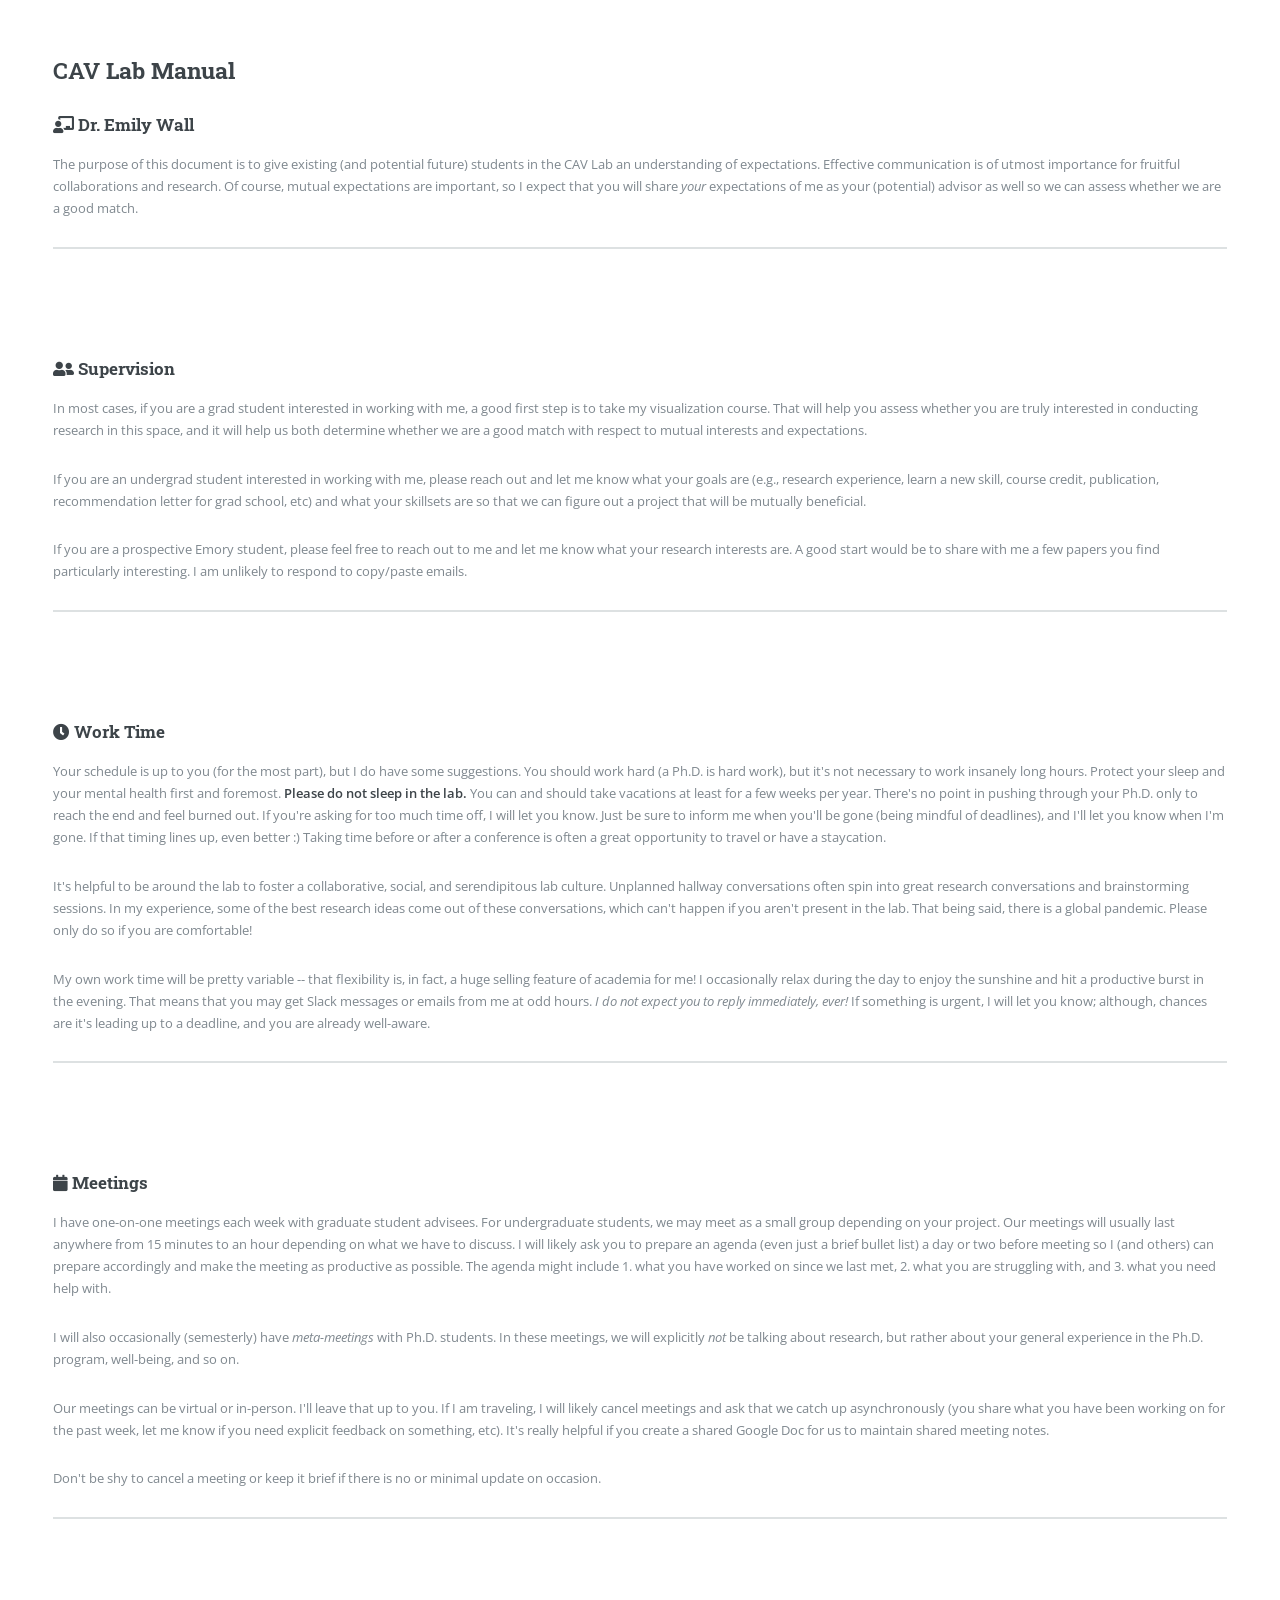
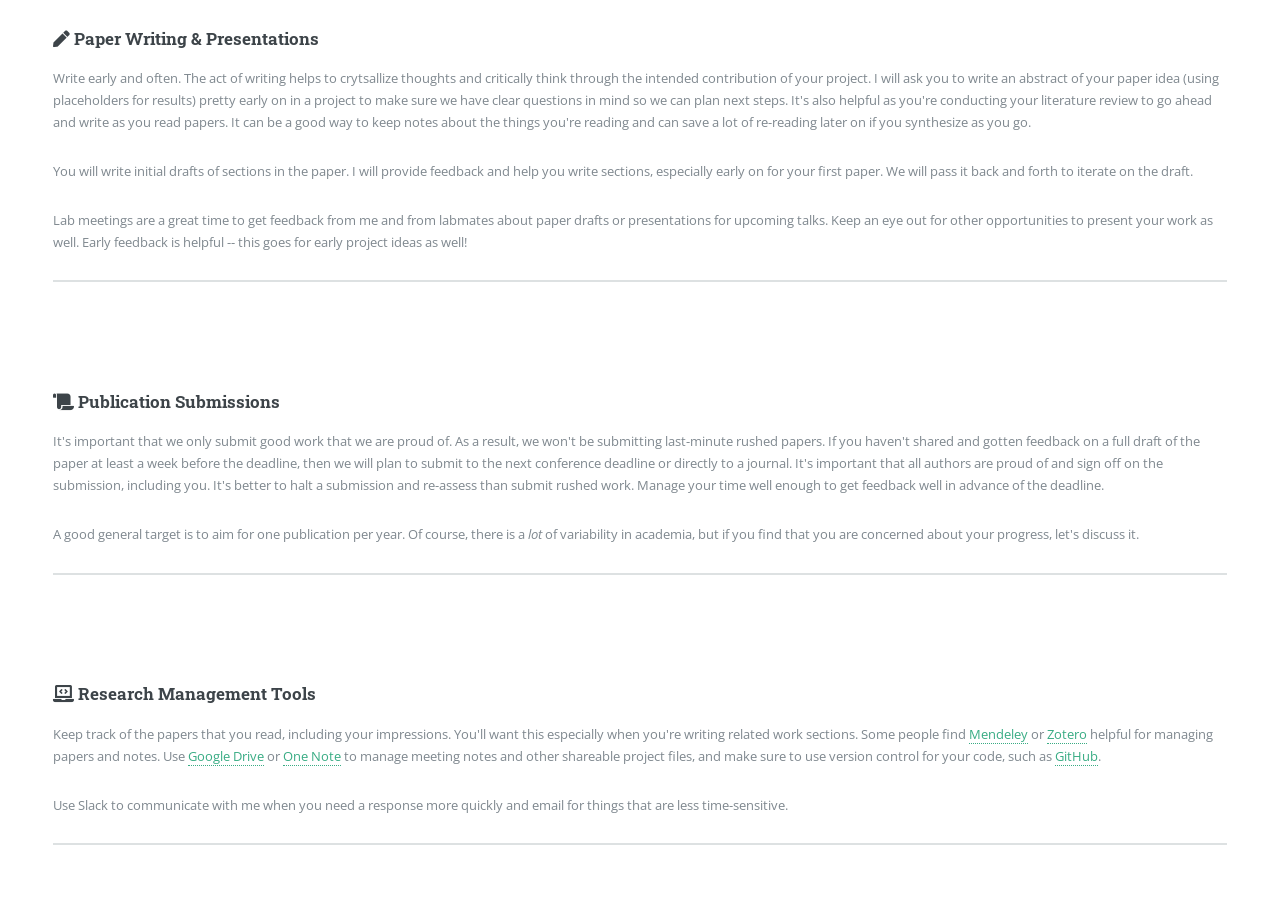
==== lab_manual.html @ f4bf8432 "cav lab" ====
<!DOCTYPE HTML>
<!--
	Editorial by HTML5 UP
	html5up.net | @ajlkn
	Free for personal and commercial use under the CCA 3.0 license (html5up.net/license)
-->
<html>
	<head>
		<script async src="https://www.googletagmanager.com/gtag/js?id=G-MHBBVRYWT8"></script>
		<script>
		  window.dataLayer = window.dataLayer || [];
		  function gtag(){dataLayer.push(arguments);}
		  gtag('js', new Date());

		  gtag('config', 'G-MHBBVRYWT8');
		</script>
		<title>CAV Lab Manual - Emory CS</title>
		<meta charset="utf-8" />
		<meta name="viewport" content="width=device-width, initial-scale=1, user-scalable=no" />
		<link rel="stylesheet" href="assets/css/main.css" />
	</head>
	<body class="is-preload">

		<!-- Wrapper -->
			<div id="wrapper">

				<!-- Main -->
					<div id="main">
						<div class="cv">

							<!-- Content -->
								<section class="cv">
									<header class="main">
										<h2><a href="cav.html"><strong>CAV</strong> Lab Manual</a></h2>
										<h3><span class="icon solid fa-chalkboard-teacher"></span><a href="index.html"> Dr. Emily Wall</a></h3>
									</header>

									<p>The purpose of this document is to give existing (and potential future) students in the CAV Lab an understanding of expectations. Effective communication is of utmost importance for fruitful collaborations and research. Of course, mutual expectations are important, so I expect that you will share <i>your</i> expectations of me as your (potential) advisor as well so we can assess whether we are a good match.</p>

									<hr class="major" />
								</section>



								<section class="cv">
									<h3><span class="icon solid fa-user-friends"></span> Supervision</h3>
									
									<p>In most cases, if you are a grad student interested in working with me, a good first step is to take my visualization course. That will help you assess whether you are truly interested in conducting research in this space, and it will help us both determine whether we are a good match with respect to mutual interests and expectations.</p>

									<p>If you are an undergrad student interested in working with me, please reach out and let me know what your goals are (e.g., research experience, learn a new skill, course credit, publication, recommendation letter for grad school, etc) and what your skillsets are so that we can figure out a project that will be mutually beneficial.</p>

									<p>If you are a prospective Emory student, please feel free to reach out to me and let me know what your research interests are. A good start would be to share with me a few papers you find particularly interesting. I am unlikely to respond to copy/paste emails.</p>

									<hr class="major" />
								</section>


								<section class="cv">
									<h3><span class="icon solid fa-clock"></span> Work Time</h3>
									
									<p>Your schedule is up to you (for the most part), but I do have some suggestions. You should work hard (a Ph.D. is hard work), but it's not necessary to work insanely long hours. Protect your sleep and your mental health first and foremost. <b>Please do not sleep in the lab.</b> You can and should take vacations at least for a few weeks per year. There's no point in pushing through your Ph.D. only to reach the end and feel burned out. If you're asking for too much time off, I will let you know. Just be sure to inform me when you'll be gone (being mindful of deadlines), and I'll let you know when I'm gone. If that timing lines up, even better :) Taking time before or after a conference is often a great opportunity to travel or have a staycation.</p>

									<p>It's helpful to be around the lab to foster a collaborative, social, and serendipitous lab culture. Unplanned hallway conversations often spin into great research conversations and brainstorming sessions. In my experience, some of the best research ideas come out of these conversations, which can't happen if you aren't present in the lab. That being said, there is a global pandemic. Please only do so if you are comfortable!</p> 

									<p>My own work time will be pretty variable -- that flexibility is, in fact, a huge selling feature of academia for me! I occasionally relax during the day to enjoy the sunshine and hit a productive burst in the evening. That means that you may get Slack messages or emails from me at odd hours. <i>I do not expect you to reply immediately, ever!</i> If something is urgent, I will let you know; although, chances are it's leading up to a deadline, and you are already well-aware.</p>

									<hr class="major" />
								</section>


								<section class="cv">
									<h3><span class="icon solid fa-calendar"></span> Meetings</h3>
							
										

									<p>I have one-on-one meetings each week with graduate student advisees. For undergraduate students, we may meet as a small group depending on your project. Our meetings will usually last anywhere from 15 minutes to an hour depending on what we have to discuss. I will likely ask you to prepare an agenda (even just a brief bullet list) a day or two before meeting so I (and others) can prepare accordingly and make the meeting as productive as possible. The agenda might include 1. what you have worked on since we last met, 2. what you are struggling with, and 3. what you need help with.</p>

									<p>I will also occasionally (semesterly) have <i>meta-meetings</i> with Ph.D. students. In these meetings, we will explicitly <i>not</i> be talking about research, but rather about your general experience in the Ph.D. program, well-being, and so on.</p>

									<p>Our meetings can be virtual or in-person. I'll leave that up to you. If I am traveling, I will likely cancel meetings and ask that we catch up asynchronously (you share what you have been working on for the past week, let me know if you need explicit feedback on something, etc). It's really helpful if you create a shared Google Doc for us to maintain shared meeting notes.</p> 

									<p>Don't be shy to cancel a meeting or keep it brief if there is no or minimal update on occasion.</p>

									<hr class="major" />
								</section>


								<section class="cv">
									<h3><span class="icon solid fa-pen"></span> Paper Writing & Presentations</h3>
									
									<p>Write early and often. The act of writing helps to crytsallize thoughts and critically think through the intended contribution of your project. I will ask you to write an abstract of your paper idea (using placeholders for results) pretty early on in a project to make sure we have clear questions in mind so we can plan next steps. It's also helpful as you're conducting your literature review to go ahead and write as you read papers. It can be a good way to keep notes about the things you're reading and can save a lot of re-reading later on if you synthesize as you go.</p>

									<p>You will write initial drafts of sections in the paper. I will provide feedback and help you write sections, especially early on for your first paper. We will pass it back and forth to iterate on the draft.</p>


									<p>Lab meetings are a great time to get feedback from me and from labmates about paper drafts or presentations for upcoming talks. Keep an eye out for other opportunities to present your work as well. Early feedback is helpful -- this goes for early project ideas as well!</p>

									<hr class="major" />
								</section>


								<section class="cv">
									<h3><span class="icon solid fa-scroll"></span> Publication Submissions</h3>
									
									<p>It's important that we only submit good work that we are proud of. As a result, we won't be submitting last-minute rushed papers. If you haven't shared and gotten feedback on a full draft of the paper at least a week before the deadline, then we will plan to submit to the next conference deadline or directly to a journal. It's important that all authors are proud of and sign off on the submission, including you. It's better to halt a submission and re-assess than submit rushed work. Manage your time well enough to get feedback well in advance of the deadline.</p>

									<p>A good general target is to aim for one publication per year. Of course, there is a <i>lot</i> of variability in academia, but if you find that you are concerned about your progress, let's discuss it.</p>

									<hr class="major" />
								</section>



								<section class="cv">
									<h3><span class="icon solid fa-laptop-code"></span> Research Management Tools</h3>
									
									<p>Keep track of the papers that you read, including your impressions. You'll want this especially when you're writing related work sections. Some people find <a href="https://www.mendeley.com">Mendeley</a> or <a href="https://zotero.org">Zotero</a> helpful for managing papers and notes. Use <a href="https://drive.google.com/">Google Drive</a> or <a href="https://www.onenote.com/">One Note</a> to manage meeting notes and other shareable project files, and make sure to use version control for your code, such as <a href="https://github.com">GitHub</a>.</p>

									<p>Use Slack to communicate with me when you need a response more quickly and email for things that are less time-sensitive.</p>

									<hr class="major" />
								</section>

						</div>
					</div>

			</div>

		<!-- Scripts -->
			<script src="assets/js/jquery.min.js"></script>
			<script src="assets/js/browser.min.js"></script>
			<script src="assets/js/breakpoints.min.js"></script>
			<script src="assets/js/util.js"></script>
			<script src="assets/js/main.js"></script>

	</body>
</html>
---- assets/css/main.css ----
@import url(fontawesome-all.min.css);
@import url("https://fonts.googleapis.com/css?family=Open+Sans:400,600,400italic,600italic|Roboto+Slab:400,700");
/*
	Editorial by HTML5 UP
	html5up.net | @ajlkn
	Free for personal and commercial use under the CCA 3.0 license (html5up.net/license)
*/
html, body, div, span, applet, object,
iframe, h1, h2, h3, h4, h5, h6, p, blockquote,
pre, a, abbr, acronym, address, big, cite,
code, del, dfn, em, img, ins, kbd, q, s, samp,
small, strike, strong, sub, sup, tt, var, b,
u, i, center, dl, dt, dd, ol, ul, li, fieldset,
form, label, legend, table, caption, tbody,
tfoot, thead, tr, th, td, article, aside,
canvas, details, embed, figure, figcaption,
footer, header, hgroup, menu, nav, output, ruby,
section, summary, time, mark, audio, video {
  margin: 0;
  padding: 0;
  border: 0;
  font-size: 100%;
  font: inherit;
  vertical-align: baseline; }

article, aside, details, figcaption, figure,
footer, header, hgroup, menu, nav, section {
  display: block; }

body {
  line-height: 1; }

ol, ul {
  list-style: none; }

.filename {
  background-color: lightgrey;
  padding: 4px;
  font-family: "Courier New";
  color: black;
}

.label-break {
  background-color: #5cb85c;
}

.label-hw {
  background-color: #d9534f;
}

.label-group {
  background-color: #f0ad4e;
}

.label-none {
  background-color: gray;
}

.label-opt {
  background-color: #5c5cb8;
}

.label-flex {
  background-color: #0493f2;
}

.label {
  display: inline;
  padding: .2em .6em .3em;
  font-size: 75%;
  font-weight: 700;
  line-height: 1;
  color: #fff;
  text-align: center;
  white-space: nowrap;
  vertical-align: baseline;
  border-radius: .25em;
}

blockquote, q {
  quotes: none; }
  blockquote:before, blockquote:after, q:before, q:after {
    content: '';
    content: none; }

table {
  border-collapse: collapse;
  border-spacing: 0; }

body {
  -webkit-text-size-adjust: none; }

.unsure {
  color: red;
  font-weight: bold;
}

mark {
  background-color: transparent;
  color: inherit; }

input::-moz-focus-inner {
  border: 0;
  padding: 0; }

input, select, textarea {
  -moz-appearance: none;
  -webkit-appearance: none;
  -ms-appearance: none;
  appearance: none; }

/* Basic */
@-ms-viewport {
  width: device-width; }

body {
  -ms-overflow-style: scrollbar; }

@media screen and (max-width: 480px) {
  html, body {
    min-width: 320px; } }

html {
  box-sizing: border-box; }

*, *:before, *:after {
  box-sizing: inherit; }

body {
  background: #ffffff; }
  body.is-preload *, body.is-preload *:before, body.is-preload *:after, body.is-resizing *, body.is-resizing *:before, body.is-resizing *:after {
    -moz-animation: none !important;
    -webkit-animation: none !important;
    -ms-animation: none !important;
    animation: none !important;
    -moz-transition: none !important;
    -webkit-transition: none !important;
    -ms-transition: none !important;
    transition: none !important; }

.gallery {
  position: relative;
  width: 30%;
  height: 30%;
}

.gallery button {
  position: absolute;
  left: -1em;
  bottom: -1em;
}

.gallery img {
      float: right;
      max-height: 30%;
      -moz-object-fit: contain;
      -webkit-object-fit: contain;
      -ms-object-fit: contain;
      object-fit: contain;
      -moz-object-position: center;
      -webkit-object-position: center;
      -ms-object-position: center;
      object-position: center;
      max-width: 30%; }

.people {
  box-sizing: border-box;
  max-width: 100%;
  max-height: 100%;
  width: 80%;
  height: 80%;
  border-radius: 50%;
 }

 .required {
  color: red;
  font-style: italic;
 }

 .optional, .updated {
  color: blue;
  font-style: italic;
 }

/* Type */
body, input, select, textarea {
  color: #7f888f;
  font-family: "Open Sans", sans-serif;
  font-size: 13pt;
  font-weight: 400;
  line-height: 1.65; }
  @media screen and (max-width: 1680px) {
    body, input, select, textarea {
      font-size: 11pt; } }
  @media screen and (max-width: 1280px) {
    body, input, select, textarea {
      font-size: 10pt; } }
  @media screen and (max-width: 360px) {
    body, input, select, textarea {
      font-size: 9pt; } }

a {
  -moz-transition: color 0.2s ease-in-out, border-bottom-color 0.2s ease-in-out;
  -webkit-transition: color 0.2s ease-in-out, border-bottom-color 0.2s ease-in-out;
  -ms-transition: color 0.2s ease-in-out, border-bottom-color 0.2s ease-in-out;
  transition: color 0.2s ease-in-out, border-bottom-color 0.2s ease-in-out;
  border-bottom: dotted 1px;
  color: #39ac84;
  text-decoration: none; }
  a:hover {
    border-bottom-color: #39ac84;
    color: #39ac84 !important; }
    a:hover strong {
      color: inherit; }

.chill {
  -moz-transition: color 0.2s ease-in-out, border-bottom-color 0.2s ease-in-out;
  -webkit-transition: color 0.2s ease-in-out, border-bottom-color 0.2s ease-in-out;
  -ms-transition: color 0.2s ease-in-out, border-bottom-color 0.2s ease-in-out;
  transition: color 0.2s ease-in-out, border-bottom-color 0.2s ease-in-out;
  border-bottom: dotted 1px;
  color: #7f888f;
  text-decoration: none; }
  a:hover {
    border-bottom-color: #39ac84;
    color: #39ac84 !important; }
    a:hover strong {
      color: #39ac84; }      

strong, b {
  color: #3d4449;
  font-weight: 600; }

em, i {
  font-style: italic; }

p {
  margin: 0 0 2em 0; }

h1, h2, h3, h4, h5, h6 {
  color: #3d4449;
  font-family: "Roboto Slab", serif;
  font-weight: 700;
  line-height: 1.5;
  margin: 0 0 1em 0; }
  h1 a, h2 a, h3 a, h4 a, h5 a, h6 a {
    color: inherit;
    text-decoration: none;
    border-bottom: 0; }

h1 {
  font-size: 4em;
  margin: 0 0 0.5em 0;
  line-height: 1.3; }

h2 {
  font-size: 1.75em; }

h3 {
  font-size: 1.25em; }

h4 {
  font-size: 1.1em; }

h5 {
  font-size: 0.9em; }

h6 {
  font-size: 0.7em; }

@media screen and (max-width: 1680px) {
  h1 {
    font-size: 3.5em; } }

@media screen and (max-width: 980px) {
  h1 {
    font-size: 3.25em; } }

@media screen and (max-width: 736px) {
  h1 {
    font-size: 2em;
    line-height: 1.4; }
  h2 {
    font-size: 1.5em; } }

sub {
  font-size: 0.8em;
  position: relative;
  top: 0.5em; }

sup {
  font-size: 0.8em;
  position: relative;
  top: -0.5em; }

blockquote {
  border-left: solid 3px rgba(210, 215, 217, 0.75);
  font-style: italic;
  margin: 0 0 2em 0;
  padding: 0.5em 0 0.5em 2em; }

code {
  background: rgba(230, 235, 237, 0.25);
  border-radius: 0.375em;
  border: solid 1px rgba(210, 215, 217, 0.75);
  font-family: "Courier New", monospace;
  font-size: 0.9em;
  margin: 0 0.25em;
  padding: 0.25em 0.65em; }

pre {
  -webkit-overflow-scrolling: touch;
  font-family: "Courier New", monospace;
  font-size: 0.9em;
  margin: 0 0 2em 0; }
  pre code {
    display: block;
    line-height: 1.75;
    padding: 1em 1.5em;
    overflow-x: auto; }

hr {
  border: 0;
  border-bottom: solid 2px rgba(210, 215, 217, 0.75);
  margin: 1em 0; }
  hr.major {
    margin: 2em 0; }
  hr.minor {
    border-bottom: solid 1px rgba(210, 215, 217, 0.75);
    margin: 1em 1em;
  }

.align-left {
  text-align: left; }

.align-center {
  text-align: center; }

.align-right {
  text-align: right; }

/* Row */
.row {
  display: flex;
  flex-wrap: wrap;
  box-sizing: border-box;
  align-items: stretch; }
  .row > * {
    box-sizing: border-box; }
  .row.gtr-uniform > * > :last-child {
    margin-bottom: 0; }
  .row.aln-left {
    justify-content: flex-start; }
  .row.aln-center {
    justify-content: center; }
  .row.aln-right {
    justify-content: flex-end; }
  .row.aln-top {
    align-items: flex-start; }
  .row.aln-middle {
    align-items: center; }
  .row.aln-bottom {
    align-items: flex-end; }
  .row > .imp {
    order: -1; }
  .row > .col-1 {
    width: 8.33333%; }
  .row > .off-1 {
    margin-left: 8.33333%; }
  .row > .col-2 {
    width: 16.66667%; }
  .row > .off-2 {
    margin-left: 16.66667%; }
  .row > .col-3 {
    width: 25%; }
  .row > .off-3 {
    margin-left: 25%; }
  .row > .col-4 {
    width: 33.33333%; }
  .row > .off-4 {
    margin-left: 33.33333%; }
  .row > .col-5 {
    width: 41.66667%; }
  .row > .off-5 {
    margin-left: 41.66667%; }
  .row > .col-6 {
    width: 50%; }
  .row > .off-6 {
    margin-left: 50%; }
  .row > .col-7 {
    width: 58.33333%; }
  .row > .off-7 {
    margin-left: 58.33333%; }
  .row > .col-8 {
    width: 66.66667%; }
  .row > .off-8 {
    margin-left: 66.66667%; }
  .row > .col-9 {
    width: 75%; }
  .row > .off-9 {
    margin-left: 75%; }
  .row > .col-10 {
    width: 83.33333%; }
  .row > .off-10 {
    margin-left: 83.33333%; }
  .row > .col-11 {
    width: 91.66667%; }
  .row > .off-11 {
    margin-left: 91.66667%; }
  .row > .col-12 {
    width: 100%; }
  .row > .off-12 {
    margin-left: 100%; }
  .row.gtr-0 {
    margin-top: 0;
    margin-left: 0em; }
    .row.gtr-0 > * {
      padding: 0 0 0 0em; }
    .row.gtr-0.gtr-uniform {
      margin-top: 0em; }
      .row.gtr-0.gtr-uniform > * {
        padding-top: 0em; }
  .row.gtr-25 {
    margin-top: 0;
    margin-left: -0.375em; }
    .row.gtr-25 > * {
      padding: 0 0 0 0.375em; }
    .row.gtr-25.gtr-uniform {
      margin-top: -0.375em; }
      .row.gtr-25.gtr-uniform > * {
        padding-top: 0.375em; }
  .row.gtr-50 {
    margin-top: 0;
    margin-left: -0.75em; }
    .row.gtr-50 > * {
      padding: 0 0 0 0.75em; }
    .row.gtr-50.gtr-uniform {
      margin-top: -0.75em; }
      .row.gtr-50.gtr-uniform > * {
        padding-top: 0.75em; }
  .row {
    margin-top: 0;
    margin-left: -1.5em; }
    .row > * {
      padding: 0 0 0 1.5em; }
    .row.gtr-uniform {
      margin-top: -1.5em; }
      .row.gtr-uniform > * {
        padding-top: 1.5em; }
  .row.gtr-150 {
    margin-top: 0;
    margin-left: -2.25em; }
    .row.gtr-150 > * {
      padding: 0 0 0 2.25em; }
    .row.gtr-150.gtr-uniform {
      margin-top: -2.25em; }
      .row.gtr-150.gtr-uniform > * {
        padding-top: 2.25em; }
  .row.gtr-200 {
    margin-top: 0;
    margin-left: -3em; }
    .row.gtr-200 > * {
      padding: 0 0 0 3em; }
    .row.gtr-200.gtr-uniform {
      margin-top: -3em; }
      .row.gtr-200.gtr-uniform > * {
        padding-top: 3em; }
  @media screen and (max-width: 1680px) {
    .row {
      display: flex;
      flex-wrap: wrap;
      box-sizing: border-box;
      align-items: stretch; }
      .row > * {
        box-sizing: border-box; }
      .row.gtr-uniform > * > :last-child {
        margin-bottom: 0; }
      .row.aln-left {
        justify-content: flex-start; }
      .row.aln-center {
        justify-content: center; }
      .row.aln-right {
        justify-content: flex-end; }
      .row.aln-top {
        align-items: flex-start; }
      .row.aln-middle {
        align-items: center; }
      .row.aln-bottom {
        align-items: flex-end; }
      .row > .imp-xlarge {
        order: -1; }
      .row > .col-1-xlarge {
        width: 8.33333%; }
      .row > .off-1-xlarge {
        margin-left: 8.33333%; }
      .row > .col-2-xlarge {
        width: 16.66667%; }
      .row > .off-2-xlarge {
        margin-left: 16.66667%; }
      .row > .col-3-xlarge {
        width: 25%; }
      .row > .off-3-xlarge {
        margin-left: 25%; }
      .row > .col-4-xlarge {
        width: 33.33333%; }
      .row > .off-4-xlarge {
        margin-left: 33.33333%; }
      .row > .col-5-xlarge {
        width: 41.66667%; }
      .row > .off-5-xlarge {
        margin-left: 41.66667%; }
      .row > .col-6-xlarge {
        width: 50%; }
      .row > .off-6-xlarge {
        margin-left: 50%; }
      .row > .col-7-xlarge {
        width: 58.33333%; }
      .row > .off-7-xlarge {
        margin-left: 58.33333%; }
      .row > .col-8-xlarge {
        width: 66.66667%; }
      .row > .off-8-xlarge {
        margin-left: 66.66667%; }
      .row > .col-9-xlarge {
        width: 75%; }
      .row > .off-9-xlarge {
        margin-left: 75%; }
      .row > .col-10-xlarge {
        width: 83.33333%; }
      .row > .off-10-xlarge {
        margin-left: 83.33333%; }
      .row > .col-11-xlarge {
        width: 91.66667%; }
      .row > .off-11-xlarge {
        margin-left: 91.66667%; }
      .row > .col-12-xlarge {
        width: 100%; }
      .row > .off-12-xlarge {
        margin-left: 100%; }
      .row.gtr-0 {
        margin-top: 0;
        margin-left: 0em; }
        .row.gtr-0 > * {
          padding: 0 0 0 0em; }
        .row.gtr-0.gtr-uniform {
          margin-top: 0em; }
          .row.gtr-0.gtr-uniform > * {
            padding-top: 0em; }
      .row.gtr-25 {
        margin-top: 0;
        margin-left: -0.375em; }
        .row.gtr-25 > * {
          padding: 0 0 0 0.375em; }
        .row.gtr-25.gtr-uniform {
          margin-top: -0.375em; }
          .row.gtr-25.gtr-uniform > * {
            padding-top: 0.375em; }
      .row.gtr-50 {
        margin-top: 0;
        margin-left: -0.75em; }
        .row.gtr-50 > * {
          padding: 0 0 0 0.75em; }
        .row.gtr-50.gtr-uniform {
          margin-top: -0.75em; }
          .row.gtr-50.gtr-uniform > * {
            padding-top: 0.75em; }
      .row {
        margin-top: 0;
        margin-left: -1.5em; }
        .row > * {
          padding: 0 0 0 1.5em; }
        .row.gtr-uniform {
          margin-top: -1.5em; }
          .row.gtr-uniform > * {
            padding-top: 1.5em; }
      .row.gtr-150 {
        margin-top: 0;
        margin-left: -2.25em; }
        .row.gtr-150 > * {
          padding: 0 0 0 2.25em; }
        .row.gtr-150.gtr-uniform {
          margin-top: -2.25em; }
          .row.gtr-150.gtr-uniform > * {
            padding-top: 2.25em; }
      .row.gtr-200 {
        margin-top: 0;
        margin-left: -3em; }
        .row.gtr-200 > * {
          padding: 0 0 0 3em; }
        .row.gtr-200.gtr-uniform {
          margin-top: -3em; }
          .row.gtr-200.gtr-uniform > * {
            padding-top: 3em; } }
  @media screen and (max-width: 1280px) {
    .row {
      display: flex;
      flex-wrap: wrap;
      box-sizing: border-box;
      align-items: stretch; }
      .row > * {
        box-sizing: border-box; }
      .row.gtr-uniform > * > :last-child {
        margin-bottom: 0; }
      .row.aln-left {
        justify-content: flex-start; }
      .row.aln-center {
        justify-content: center; }
      .row.aln-right {
        justify-content: flex-end; }
      .row.aln-top {
        align-items: flex-start; }
      .row.aln-middle {
        align-items: center; }
      .row.aln-bottom {
        align-items: flex-end; }
      .row > .imp-large {
        order: -1; }
      .row > .col-1-large {
        width: 8.33333%; }
      .row > .off-1-large {
        margin-left: 8.33333%; }
      .row > .col-2-large {
        width: 16.66667%; }
      .row > .off-2-large {
        margin-left: 16.66667%; }
      .row > .col-3-large {
        width: 25%; }
      .row > .off-3-large {
        margin-left: 25%; }
      .row > .col-4-large {
        width: 33.33333%; }
      .row > .off-4-large {
        margin-left: 33.33333%; }
      .row > .col-5-large {
        width: 41.66667%; }
      .row > .off-5-large {
        margin-left: 41.66667%; }
      .row > .col-6-large {
        width: 50%; }
      .row > .off-6-large {
        margin-left: 50%; }
      .row > .col-7-large {
        width: 58.33333%; }
      .row > .off-7-large {
        margin-left: 58.33333%; }
      .row > .col-8-large {
        width: 66.66667%; }
      .row > .off-8-large {
        margin-left: 66.66667%; }
      .row > .col-9-large {
        width: 75%; }
      .row > .off-9-large {
        margin-left: 75%; }
      .row > .col-10-large {
        width: 83.33333%; }
      .row > .off-10-large {
        margin-left: 83.33333%; }
      .row > .col-11-large {
        width: 91.66667%; }
      .row > .off-11-large {
        margin-left: 91.66667%; }
      .row > .col-12-large {
        width: 100%; }
      .row > .off-12-large {
        margin-left: 100%; }
      .row.gtr-0 {
        margin-top: 0;
        margin-left: 0em; }
        .row.gtr-0 > * {
          padding: 0 0 0 0em; }
        .row.gtr-0.gtr-uniform {
          margin-top: 0em; }
          .row.gtr-0.gtr-uniform > * {
            padding-top: 0em; }
      .row.gtr-25 {
        margin-top: 0;
        margin-left: -0.375em; }
        .row.gtr-25 > * {
          padding: 0 0 0 0.375em; }
        .row.gtr-25.gtr-uniform {
          margin-top: -0.375em; }
          .row.gtr-25.gtr-uniform > * {
            padding-top: 0.375em; }
      .row.gtr-50 {
        margin-top: 0;
        margin-left: -0.75em; }
        .row.gtr-50 > * {
          padding: 0 0 0 0.75em; }
        .row.gtr-50.gtr-uniform {
          margin-top: -0.75em; }
          .row.gtr-50.gtr-uniform > * {
            padding-top: 0.75em; }
      .row {
        margin-top: 0;
        margin-left: -1.5em; }
        .row > * {
          padding: 0 0 0 1.5em; }
        .row.gtr-uniform {
          margin-top: -1.5em; }
          .row.gtr-uniform > * {
            padding-top: 1.5em; }
      .row.gtr-150 {
        margin-top: 0;
        margin-left: -2.25em; }
        .row.gtr-150 > * {
          padding: 0 0 0 2.25em; }
        .row.gtr-150.gtr-uniform {
          margin-top: -2.25em; }
          .row.gtr-150.gtr-uniform > * {
            padding-top: 2.25em; }
      .row.gtr-200 {
        margin-top: 0;
        margin-left: -3em; }
        .row.gtr-200 > * {
          padding: 0 0 0 3em; }
        .row.gtr-200.gtr-uniform {
          margin-top: -3em; }
          .row.gtr-200.gtr-uniform > * {
            padding-top: 3em; } }
  @media screen and (max-width: 980px) {
    .row {
      display: flex;
      flex-wrap: wrap;
      box-sizing: border-box;
      align-items: stretch; }
      .row > * {
        box-sizing: border-box; }
      .row.gtr-uniform > * > :last-child {
        margin-bottom: 0; }
      .row.aln-left {
        justify-content: flex-start; }
      .row.aln-center {
        justify-content: center; }
      .row.aln-right {
        justify-content: flex-end; }
      .row.aln-top {
        align-items: flex-start; }
      .row.aln-middle {
        align-items: center; }
      .row.aln-bottom {
        align-items: flex-end; }
      .row > .imp-medium {
        order: -1; }
      .row > .col-1-medium {
        width: 8.33333%; }
      .row > .off-1-medium {
        margin-left: 8.33333%; }
      .row > .col-2-medium {
        width: 16.66667%; }
      .row > .off-2-medium {
        margin-left: 16.66667%; }
      .row > .col-3-medium {
        width: 25%; }
      .row > .off-3-medium {
        margin-left: 25%; }
      .row > .col-4-medium {
        width: 33.33333%; }
      .row > .off-4-medium {
        margin-left: 33.33333%; }
      .row > .col-5-medium {
        width: 41.66667%; }
      .row > .off-5-medium {
        margin-left: 41.66667%; }
      .row > .col-6-medium {
        width: 50%; }
      .row > .off-6-medium {
        margin-left: 50%; }
      .row > .col-7-medium {
        width: 58.33333%; }
      .row > .off-7-medium {
        margin-left: 58.33333%; }
      .row > .col-8-medium {
        width: 66.66667%; }
      .row > .off-8-medium {
        margin-left: 66.66667%; }
      .row > .col-9-medium {
        width: 75%; }
      .row > .off-9-medium {
        margin-left: 75%; }
      .row > .col-10-medium {
        width: 83.33333%; }
      .row > .off-10-medium {
        margin-left: 83.33333%; }
      .row > .col-11-medium {
        width: 91.66667%; }
      .row > .off-11-medium {
        margin-left: 91.66667%; }
      .row > .col-12-medium {
        width: 100%; }
      .row > .off-12-medium {
        margin-left: 100%; }
      .row.gtr-0 {
        margin-top: 0;
        margin-left: 0em; }
        .row.gtr-0 > * {
          padding: 0 0 0 0em; }
        .row.gtr-0.gtr-uniform {
          margin-top: 0em; }
          .row.gtr-0.gtr-uniform > * {
            padding-top: 0em; }
      .row.gtr-25 {
        margin-top: 0;
        margin-left: -0.375em; }
        .row.gtr-25 > * {
          padding: 0 0 0 0.375em; }
        .row.gtr-25.gtr-uniform {
          margin-top: -0.375em; }
          .row.gtr-25.gtr-uniform > * {
            padding-top: 0.375em; }
      .row.gtr-50 {
        margin-top: 0;
        margin-left: -0.75em; }
        .row.gtr-50 > * {
          padding: 0 0 0 0.75em; }
        .row.gtr-50.gtr-uniform {
          margin-top: -0.75em; }
          .row.gtr-50.gtr-uniform > * {
            padding-top: 0.75em; }
      .row {
        margin-top: 0;
        margin-left: -1.5em; }
        .row > * {
          padding: 0 0 0 1.5em; }
        .row.gtr-uniform {
          margin-top: -1.5em; }
          .row.gtr-uniform > * {
            padding-top: 1.5em; }
      .row.gtr-150 {
        margin-top: 0;
        margin-left: -2.25em; }
        .row.gtr-150 > * {
          padding: 0 0 0 2.25em; }
        .row.gtr-150.gtr-uniform {
          margin-top: -2.25em; }
          .row.gtr-150.gtr-uniform > * {
            padding-top: 2.25em; }
      .row.gtr-200 {
        margin-top: 0;
        margin-left: -3em; }
        .row.gtr-200 > * {
          padding: 0 0 0 3em; }
        .row.gtr-200.gtr-uniform {
          margin-top: -3em; }
          .row.gtr-200.gtr-uniform > * {
            padding-top: 3em; } }
  @media screen and (max-width: 736px) {
    .row {
      display: flex;
      flex-wrap: wrap;
      box-sizing: border-box;
      align-items: stretch; }
      .row > * {
        box-sizing: border-box; }
      .row.gtr-uniform > * > :last-child {
        margin-bottom: 0; }
      .row.aln-left {
        justify-content: flex-start; }
      .row.aln-center {
        justify-content: center; }
      .row.aln-right {
        justify-content: flex-end; }
      .row.aln-top {
        align-items: flex-start; }
      .row.aln-middle {
        align-items: center; }
      .row.aln-bottom {
        align-items: flex-end; }
      .row > .imp-small {
        order: -1; }
      .row > .col-1-small {
        width: 8.33333%; }
      .row > .off-1-small {
        margin-left: 8.33333%; }
      .row > .col-2-small {
        width: 16.66667%; }
      .row > .off-2-small {
        margin-left: 16.66667%; }
      .row > .col-3-small {
        width: 25%; }
      .row > .off-3-small {
        margin-left: 25%; }
      .row > .col-4-small {
        width: 33.33333%; }
      .row > .off-4-small {
        margin-left: 33.33333%; }
      .row > .col-5-small {
        width: 41.66667%; }
      .row > .off-5-small {
        margin-left: 41.66667%; }
      .row > .col-6-small {
        width: 50%; }
      .row > .off-6-small {
        margin-left: 50%; }
      .row > .col-7-small {
        width: 58.33333%; }
      .row > .off-7-small {
        margin-left: 58.33333%; }
      .row > .col-8-small {
        width: 66.66667%; }
      .row > .off-8-small {
        margin-left: 66.66667%; }
      .row > .col-9-small {
        width: 75%; }
      .row > .off-9-small {
        margin-left: 75%; }
      .row > .col-10-small {
        width: 83.33333%; }
      .row > .off-10-small {
        margin-left: 83.33333%; }
      .row > .col-11-small {
        width: 91.66667%; }
      .row > .off-11-small {
        margin-left: 91.66667%; }
      .row > .col-12-small {
        width: 100%; }
      .row > .off-12-small {
        margin-left: 100%; }
      .row.gtr-0 {
        margin-top: 0;
        margin-left: 0em; }
        .row.gtr-0 > * {
          padding: 0 0 0 0em; }
        .row.gtr-0.gtr-uniform {
          margin-top: 0em; }
          .row.gtr-0.gtr-uniform > * {
            padding-top: 0em; }
      .row.gtr-25 {
        margin-top: 0;
        margin-left: -0.375em; }
        .row.gtr-25 > * {
          padding: 0 0 0 0.375em; }
        .row.gtr-25.gtr-uniform {
          margin-top: -0.375em; }
          .row.gtr-25.gtr-uniform > * {
            padding-top: 0.375em; }
      .row.gtr-50 {
        margin-top: 0;
        margin-left: -0.75em; }
        .row.gtr-50 > * {
          padding: 0 0 0 0.75em; }
        .row.gtr-50.gtr-uniform {
          margin-top: -0.75em; }
          .row.gtr-50.gtr-uniform > * {
            padding-top: 0.75em; }
      .row {
        margin-top: 0;
        margin-left: -1.5em; }
        .row > * {
          padding: 0 0 0 1.5em; }
        .row.gtr-uniform {
          margin-top: -1.5em; }
          .row.gtr-uniform > * {
            padding-top: 1.5em; }
      .row.gtr-150 {
        margin-top: 0;
        margin-left: -2.25em; }
        .row.gtr-150 > * {
          padding: 0 0 0 2.25em; }
        .row.gtr-150.gtr-uniform {
          margin-top: -2.25em; }
          .row.gtr-150.gtr-uniform > * {
            padding-top: 2.25em; }
      .row.gtr-200 {
        margin-top: 0;
        margin-left: -3em; }
        .row.gtr-200 > * {
          padding: 0 0 0 3em; }
        .row.gtr-200.gtr-uniform {
          margin-top: -3em; }
          .row.gtr-200.gtr-uniform > * {
            padding-top: 3em; } }
  @media screen and (max-width: 480px) {
    .row {
      display: flex;
      flex-wrap: wrap;
      box-sizing: border-box;
      align-items: stretch; }
      .row > * {
        box-sizing: border-box; }
      .row.gtr-uniform > * > :last-child {
        margin-bottom: 0; }
      .row.aln-left {
        justify-content: flex-start; }
      .row.aln-center {
        justify-content: center; }
      .row.aln-right {
        justify-content: flex-end; }
      .row.aln-top {
        align-items: flex-start; }
      .row.aln-middle {
        align-items: center; }
      .row.aln-bottom {
        align-items: flex-end; }
      .row > .imp-xsmall {
        order: -1; }
      .row > .col-1-xsmall {
        width: 8.33333%; }
      .row > .off-1-xsmall {
        margin-left: 8.33333%; }
      .row > .col-2-xsmall {
        width: 16.66667%; }
      .row > .off-2-xsmall {
        margin-left: 16.66667%; }
      .row > .col-3-xsmall {
        width: 25%; }
      .row > .off-3-xsmall {
        margin-left: 25%; }
      .row > .col-4-xsmall {
        width: 33.33333%; }
      .row > .off-4-xsmall {
        margin-left: 33.33333%; }
      .row > .col-5-xsmall {
        width: 41.66667%; }
      .row > .off-5-xsmall {
        margin-left: 41.66667%; }
      .row > .col-6-xsmall {
        width: 50%; }
      .row > .off-6-xsmall {
        margin-left: 50%; }
      .row > .col-7-xsmall {
        width: 58.33333%; }
      .row > .off-7-xsmall {
        margin-left: 58.33333%; }
      .row > .col-8-xsmall {
        width: 66.66667%; }
      .row > .off-8-xsmall {
        margin-left: 66.66667%; }
      .row > .col-9-xsmall {
        width: 75%; }
      .row > .off-9-xsmall {
        margin-left: 75%; }
      .row > .col-10-xsmall {
        width: 83.33333%; }
      .row > .off-10-xsmall {
        margin-left: 83.33333%; }
      .row > .col-11-xsmall {
        width: 91.66667%; }
      .row > .off-11-xsmall {
        margin-left: 91.66667%; }
      .row > .col-12-xsmall {
        width: 100%; }
      .row > .off-12-xsmall {
        margin-left: 100%; }
      .row.gtr-0 {
        margin-top: 0;
        margin-left: 0em; }
        .row.gtr-0 > * {
          padding: 0 0 0 0em; }
        .row.gtr-0.gtr-uniform {
          margin-top: 0em; }
          .row.gtr-0.gtr-uniform > * {
            padding-top: 0em; }
      .row.gtr-25 {
        margin-top: 0;
        margin-left: -0.375em; }
        .row.gtr-25 > * {
          padding: 0 0 0 0.375em; }
        .row.gtr-25.gtr-uniform {
          margin-top: -0.375em; }
          .row.gtr-25.gtr-uniform > * {
            padding-top: 0.375em; }
      .row.gtr-50 {
        margin-top: 0;
        margin-left: -0.75em; }
        .row.gtr-50 > * {
          padding: 0 0 0 0.75em; }
        .row.gtr-50.gtr-uniform {
          margin-top: -0.75em; }
          .row.gtr-50.gtr-uniform > * {
            padding-top: 0.75em; }
      .row {
        margin-top: 0;
        margin-left: -1.5em; }
        .row > * {
          padding: 0 0 0 1.5em; }
        .row.gtr-uniform {
          margin-top: -1.5em; }
          .row.gtr-uniform > * {
            padding-top: 1.5em; }
      .row.gtr-150 {
        margin-top: 0;
        margin-left: -2.25em; }
        .row.gtr-150 > * {
          padding: 0 0 0 2.25em; }
        .row.gtr-150.gtr-uniform {
          margin-top: -2.25em; }
          .row.gtr-150.gtr-uniform > * {
            padding-top: 2.25em; }
      .row.gtr-200 {
        margin-top: 0;
        margin-left: -3em; }
        .row.gtr-200 > * {
          padding: 0 0 0 3em; }
        .row.gtr-200.gtr-uniform {
          margin-top: -3em; }
          .row.gtr-200.gtr-uniform > * {
            padding-top: 3em; } }

/* Section/Article */
section.special, article.special {
  text-align: center; }

td.cvdate {
  padding-right: 0;
  font-size: 0.8em;
  width: 12%;
}

td.cvitem {
  padding-left: 0;
  width: 88%;
}

span.cvdescription {
  color: #C0C0C0;
}

section.cv {
  display: block;
  padding-right: 15%;
  padding-left: 15%;
}

div.cv {
  display: block;
}

@media screen and (max-width: 1680px) {
  #main > .cv {
    padding: 0 5em 0.1em 5em ; }
    #main > .inner > section {
      padding: 5em 0 3em 0 ; } }
@media screen and (max-width: 1280px) {
  #main > .cv {
    padding: 0 4em 0.1em 4em ; }
    #main > .cv > section {
      padding: 4em 0 2em 0 ; } }
@media screen and (max-width: 736px) {
  #main > .cv {
    padding: 0 2em 0.1em 2em ; }
    #main > .cv > section {
      padding: 3em 0 1em 0 ; } }

header p {
  font-family: "Roboto Slab", serif;
  font-size: 0.85em;
  font-weight: 400;
  letter-spacing: 0.075em;
  margin-top: -0.5em;
  text-transform: uppercase; }

header.major > :last-child {
  border-bottom: solid 3px #243665;
  display: inline-block;
  margin: 0 0 2em 0;
  padding: 0 0.75em 0.5em 0; }

header.main > :last-child {
  margin: 0 0 1em 0; }

/* Form */
form {
  margin: 0 0 2em 0; }

label {
  color: #3d4449;
  display: block;
  font-size: 0.9em;
  font-weight: 600;
  margin: 0 0 1em 0; }

input[type="text"],
input[type="password"],
input[type="email"],
input[type="tel"],
input[type="search"],
input[type="url"],
select,
textarea {
  -moz-appearance: none;
  -webkit-appearance: none;
  -ms-appearance: none;
  appearance: none;
  background: #ffffff;
  border-radius: 0.375em;
  border: none;
  border: solid 1px rgba(210, 215, 217, 0.75);
  color: inherit;
  display: block;
  outline: 0;
  padding: 0 1em;
  text-decoration: none;
  width: 100%; }
  input[type="text"]:invalid,
  input[type="password"]:invalid,
  input[type="email"]:invalid,
  input[type="tel"]:invalid,
  input[type="search"]:invalid,
  input[type="url"]:invalid,
  select:invalid,
  textarea:invalid {
    box-shadow: none; }
  input[type="text"]:focus,
  input[type="password"]:focus,
  input[type="email"]:focus,
  input[type="tel"]:focus,
  input[type="search"]:focus,
  input[type="url"]:focus,
  select:focus,
  textarea:focus {
    border-color: #243665;
    box-shadow: 0 0 0 1px #243665; }

select {
  background-image: url("data:image/svg+xml;charset=utf8,%3Csvg xmlns='http://www.w3.org/2000/svg' width='40' height='40' preserveAspectRatio='none' viewBox='0 0 40 40'%3E%3Cpath d='M9.4,12.3l10.4,10.4l10.4-10.4c0.2-0.2,0.5-0.4,0.9-0.4c0.3,0,0.6,0.1,0.9,0.4l3.3,3.3c0.2,0.2,0.4,0.5,0.4,0.9 c0,0.4-0.1,0.6-0.4,0.9L20.7,31.9c-0.2,0.2-0.5,0.4-0.9,0.4c-0.3,0-0.6-0.1-0.9-0.4L4.3,17.3c-0.2-0.2-0.4-0.5-0.4-0.9 c0-0.4,0.1-0.6,0.4-0.9l3.3-3.3c0.2-0.2,0.5-0.4,0.9-0.4S9.1,12.1,9.4,12.3z' fill='rgba(210, 215, 217, 0.75)' /%3E%3C/svg%3E");
  background-size: 1.25em;
  background-repeat: no-repeat;
  background-position: calc(100% - 1em) center;
  height: 2.75em;
  padding-right: 2.75em;
  text-overflow: ellipsis; }
  select option {
    color: #3d4449;
    background: #ffffff; }
  select:focus::-ms-value {
    background-color: transparent; }
  select::-ms-expand {
    display: none; }

input[type="text"],
input[type="password"],
input[type="email"],
input[type="tel"],
input[type="search"],
input[type="url"],
select {
  height: 2.75em; }

textarea {
  padding: 0.75em 1em; }

input[type="checkbox"],
input[type="radio"] {
  -moz-appearance: none;
  -webkit-appearance: none;
  -ms-appearance: none;
  appearance: none;
  display: block;
  float: left;
  margin-right: -2em;
  opacity: 0;
  width: 1em;
  z-index: -1; }
  input[type="checkbox"] + label,
  input[type="radio"] + label {
    text-decoration: none;
    color: #7f888f;
    cursor: pointer;
    display: inline-block;
    font-size: 1em;
    font-weight: 400;
    padding-left: 2.4em;
    padding-right: 0.75em;
    position: relative; }
    input[type="checkbox"] + label:before,
    input[type="radio"] + label:before {
      -moz-osx-font-smoothing: grayscale;
      -webkit-font-smoothing: antialiased;
      display: inline-block;
      font-style: normal;
      font-variant: normal;
      text-rendering: auto;
      line-height: 1;
      text-transform: none !important;
      font-family: 'Font Awesome 5 Free';
      font-weight: 900; }
    input[type="checkbox"] + label:before,
    input[type="radio"] + label:before {
      background: #ffffff;
      border-radius: 0.375em;
      border: solid 1px rgba(210, 215, 217, 0.75);
      content: '';
      display: inline-block;
      font-size: 0.8em;
      height: 2.0625em;
      left: 0;
      line-height: 2.0625em;
      position: absolute;
      text-align: center;
      top: 0;
      width: 2.0625em; }
  input[type="checkbox"]:checked + label:before,
  input[type="radio"]:checked + label:before {
    background: #3d4449;
    border-color: #3d4449;
    color: #ffffff;
    content: '\f00c'; }
  input[type="checkbox"]:focus + label:before,
  input[type="radio"]:focus + label:before {
    border-color: #243665;
    box-shadow: 0 0 0 1px #243665; }

input[type="checkbox"] + label:before {
  border-radius: 0.375em; }

input[type="radio"] + label:before {
  border-radius: 100%; }

::-webkit-input-placeholder {
  color: #9fa3a6 !important;
  opacity: 1.0; }

:-moz-placeholder {
  color: #9fa3a6 !important;
  opacity: 1.0; }

::-moz-placeholder {
  color: #9fa3a6 !important;
  opacity: 1.0; }

:-ms-input-placeholder {
  color: #9fa3a6 !important;
  opacity: 1.0; }

/* Box */
.box {
  border-radius: 0.375em;
  border: solid 1px rgba(210, 215, 217, 0.75);
  margin-bottom: 2em;
  padding: 1.5em; }
  .box > :last-child,
  .box > :last-child > :last-child,
  .box > :last-child > :last-child > :last-child {
    margin-bottom: 0; }
  .box.alt {
    border: 0;
    border-radius: 0;
    padding: 0; }

/* Icon */
.icon {
  text-decoration: none;
  border-bottom: none;
  position: relative; }
  .icon:before {
    -moz-osx-font-smoothing: grayscale;
    -webkit-font-smoothing: antialiased;
    display: inline-block;
    font-style: normal;
    font-variant: normal;
    text-rendering: auto;
    line-height: 1;
    text-transform: none !important;
    font-family: 'Font Awesome 5 Free';
    /*font-weight: 400;*/ }
  .icon > .label {
    display: none; }
  .icon:before {
    line-height: inherit; }
  .icon.solid:before {
    font-weight: 900; }
  .icon.brands:before {
    font-family: 'Font Awesome 5 Brands'; }

/* Image */
.image {
  border-radius: 0.375em;
  border: 0;
  display: inline-block;
  position: relative; }
  .image img {
    border-radius: 0.375em;
    display: block; }
  .image.left, .image.right {
    max-width: 40%; }
    .image.left img, .image.right img {
      width: 100%; }
  .image.left {
    float: left;
    padding: 0 1.5em 1em 0;
    top: 0.25em; }
  .image.right {
    float: right;
    padding: 0 0 1em 1.5em;
    top: 0.25em; }
  .image.fit {
    display: block;
    margin: 0 0 2em 0;
    width: 100%; }
    .image.fit img {
      width: 100%; }
  .image.main {
    display: block;
    margin: 0 0 3em 0;
    width: 100%; }
    .image.main img {
      width: 100%; }

a.image {
  overflow: hidden; }
  a.image img {
    -moz-transition: -moz-transform 0.2s ease;
    -webkit-transition: -webkit-transform 0.2s ease;
    -ms-transition: -ms-transform 0.2s ease;
    transition: transform 0.2s ease; }
  a.image:hover img {
    -moz-transform: scale(1.075);
    -webkit-transform: scale(1.075);
    -ms-transform: scale(1.075);
    transform: scale(1.075); }

/* List */
ol {
  list-style: decimal;
  margin: 0 0 2em 0;
  padding-left: 1.25em; }
  ol li {
    padding-left: 0.25em; }

ul {
  list-style: disc;
  margin: 0 0 2em 0;
  padding-left: 1em; }
  ul li {
    padding-left: 0.5em; }
  ul.alt {
    list-style: none;
    padding-left: 0; }
    ul.alt li {
      border-top: solid 1px rgba(210, 215, 217, 0.75);
      padding: 0.5em 0; }
      ul.alt li:first-child {
        border-top: 0;
        padding-top: 0; }

dl {
  margin: 0 0 2em 0; }
  dl dt {
    display: block;
    font-weight: 600;
    margin: 0 0 1em 0; }
  dl dd {
    margin-left: 2em; }

/* Actions */
ul.actions {
  display: -moz-flex;
  display: -webkit-flex;
  display: -ms-flex;
  display: flex;
  cursor: default;
  list-style: none;
  margin-left: -1em;
  padding-left: 0; }
  ul.actions li {
    padding: 0 0 0 1em;
    vertical-align: middle; }
  ul.actions.special {
    -moz-justify-content: center;
    -webkit-justify-content: center;
    -ms-justify-content: center;
    justify-content: center;
    width: 100%;
    margin-left: 0; }
    ul.actions.special li:first-child {
      padding-left: 0; }
  ul.actions.stacked {
    -moz-flex-direction: column;
    -webkit-flex-direction: column;
    -ms-flex-direction: column;
    flex-direction: column;
    margin-left: 0; }
    ul.actions.stacked li {
      padding: 1.3em 0 0 0; }
      ul.actions.stacked li:first-child {
        padding-top: 0; }
  ul.actions.fit {
    width: calc(100% + 1em); }
    ul.actions.fit li {
      -moz-flex-grow: 1;
      -webkit-flex-grow: 1;
      -ms-flex-grow: 1;
      flex-grow: 1;
      -moz-flex-shrink: 1;
      -webkit-flex-shrink: 1;
      -ms-flex-shrink: 1;
      flex-shrink: 1;
      width: 100%; }
      ul.actions.fit li > * {
        width: 100%; }
    ul.actions.fit.stacked {
      width: 100%; }

/* Icons */
ul.icons {
  cursor: default;
  list-style: none;
  padding-left: 0; }
  ul.icons li {
    display: inline-block;
    padding: 0 1em 0 0; }
    ul.icons li:last-child {
      padding-right: 0; }
    ul.icons li .icon {
      color: inherit; }
      ul.icons li .icon:before {
        font-size: 1.25em; }

/* Page Navigation */
ul.topnav {
  cursor: default;
  list-style: none;
  padding-left: 0; }
  ul.topnav li {
    display: inline-block;
    padding: 0 1em 0 0; }
    ul.topnav li:last-child {
      padding-right: 0; }
    ul.topnav li .icon {
      color: inherit; }
      ul.topnav li .icon:before {
        font-size: 1.25em; }

/* Contact */
ul.contact {
  list-style: none;
  padding: 0; }
  ul.contact li {
    text-decoration: none;
    border-top: solid 1px rgba(210, 215, 217, 0.75);
    margin: 1.5em 0 0 0;
    padding: 1.5em 0 0 3em;
    position: relative; }
    ul.contact li:before {
      -moz-osx-font-smoothing: grayscale;
      -webkit-font-smoothing: antialiased;
      display: inline-block;
      font-style: normal;
      font-variant: normal;
      text-rendering: auto;
      line-height: 1;
      text-transform: none !important;
      font-family: 'Font Awesome 5 Free';
      font-weight: 400; }
    ul.contact li:before {
      color: #243665;
      display: inline-block;
      font-size: 1.5em;
      height: 1.125em;
      left: 0;
      line-height: 1.125em;
      position: absolute;
      text-align: center;
      top: 1em;
      width: 1.5em; }
    ul.contact li:first-child {
      border-top: 0;
      margin-top: 0;
      padding-top: 0; }
      ul.contact li:first-child:before {
        top: 0; }
    ul.contact li a {
      color: inherit; }

/* Pagination */
ul.pagination {
  cursor: default;
  list-style: none;
  padding-left: 0; }
  ul.pagination li {
    display: inline-block;
    padding-left: 0;
    vertical-align: middle; }
    ul.pagination li > .page {
      -moz-transition: background-color 0.2s ease-in-out, color 0.2s ease-in-out;
      -webkit-transition: background-color 0.2s ease-in-out, color 0.2s ease-in-out;
      -ms-transition: background-color 0.2s ease-in-out, color 0.2s ease-in-out;
      transition: background-color 0.2s ease-in-out, color 0.2s ease-in-out;
      border-bottom: 0;
      border-radius: 0.375em;
      display: inline-block;
      font-size: 0.8em;
      font-weight: 600;
      height: 2em;
      line-height: 2em;
      margin: 0 0.125em;
      min-width: 2em;
      padding: 0 0.5em;
      text-align: center; }
      ul.pagination li > .page.active {
        background-color: #243665;
        color: #ffffff !important; }
        ul.pagination li > .page.active:hover {
          background-color: #f67878; }
        ul.pagination li > .page.active:active {
          background-color: #f45c5c; }
    ul.pagination li:first-child {
      padding-right: 0.75em; }
    ul.pagination li:last-child {
      padding-left: 0.75em; }
  @media screen and (max-width: 480px) {
    ul.pagination li:nth-child(n+2):nth-last-child(n+2) {
      display: none; }
    ul.pagination li:first-child {
      padding-right: 0; } }

/* Table */
.table-wrapper {
  -webkit-overflow-scrolling: touch;
  overflow-x: auto; }

.schedule tr:nth-child(2n) {
  /*background-color: rgba(230, 235, 237, 0.5); */
}

.legend {
  border-bottom: none;
}

.noborder td {
  border-bottom: none;
}

table {
  margin: 0 0 2em 0;
  width: 100%; 
  table-layout: auto;
  overflow-wrap: break-word;}
  table tbody tr {
    /*border: solid 1px rgba(210, 215, 217, 0.75);*/
    border-left: 0;
    border-right: 0;}
    /*table tbody tr:nth-child(2n + 1) {
      background-color: rgba(230, 235, 237, 0.5); }*/
  table td {
    padding: 0.25em 0.25em; 
    border-bottom: 1px dotted lightgray;
    /*border-bottom: solid 1px rgba(210, 215, 217, 0.75);*/}
  table th {
    color: #3d4449;
    font-size: 0.9em;
    font-weight: 600;
    padding: 0 0.75em 0.75em 0.75em;
    text-align: left;
    border-bottom: solid 2px gray}
  table thead {
    border-bottom: solid 2px rgba(210, 215, 217, 0.75); }
  table tfoot {
    border-top: solid 2px rgba(210, 215, 217, 0.75); }
  table.alt {
    border-collapse: separate; }
    table.alt tbody tr td {
      border: solid 1px rgba(210, 215, 217, 0.75);
      border-left-width: 0;
      border-top-width: 0; }
      table.alt tbody tr td:first-child {
        border-left-width: 1px; }
    table.alt tbody tr:first-child td {
      border-top-width: 1px; }
    table.alt thead {
      border-bottom: 0; }
    table.alt tfoot {
      border-top: 0; }

table.longlist td {
  padding: 0.25em 0.75em;
}


/* Button */
input[type="submit"],
input[type="reset"],
input[type="button"],
button,
.button {
  -moz-appearance: none;
  -webkit-appearance: none;
  -ms-appearance: none;
  appearance: none;
  -moz-transition: background-color 0.2s ease-in-out, color 0.2s ease-in-out;
  -webkit-transition: background-color 0.2s ease-in-out, color 0.2s ease-in-out;
  -ms-transition: background-color 0.2s ease-in-out, color 0.2s ease-in-out;
  transition: background-color 0.2s ease-in-out, color 0.2s ease-in-out;
  background-color: transparent;
  border-radius: 0.375em;
  border: 0;
  box-shadow: inset 0 0 0 2px #243665;
  color: #243665 !important;
  cursor: pointer;
  display: inline-block;
  font-family: "Roboto Slab", serif;
  font-size: 0.8em;
  font-weight: 700;
  height: 3.5em;
  letter-spacing: 0.075em;
  line-height: 3.5em;
  padding: 0 2.25em;
  text-align: center;
  text-decoration: none;
  text-transform: uppercase;
  white-space: nowrap; }
  input[type="submit"]:hover,
  input[type="reset"]:hover,
  input[type="button"]:hover,
  button:hover,
  .button:hover {
    background-color: #39ac84; 
    color: #ffffff;}
  input[type="submit"]:active,
  input[type="reset"]:active,
  input[type="button"]:active,
  button:active,
  .button:active {
    background-color: #39ac84; }
  input[type="submit"].icon:before,
  input[type="reset"].icon:before,
  input[type="button"].icon:before,
  button.icon:before,
  .button.icon:before {
    margin-right: 0.5em; }
  input[type="submit"].fit,
  input[type="reset"].fit,
  input[type="button"].fit,
  button.fit,
  .button.fit {
    width: 100%; }
  input[type="submit"].small,
  input[type="reset"].small,
  input[type="button"].small,
  button.small,
  .button.small {
    font-size: 0.6em; }
  input[type="submit"].large,
  input[type="reset"].large,
  input[type="button"].large,
  button.large,
  .button.large {
    font-size: 1em;
    height: 3.65em;
    line-height: 3.65em; }
  input[type="submit"].primary,
  input[type="reset"].primary,
  input[type="button"].primary,
  button.primary,
  .button.primary {
    background-color: #243665;
    box-shadow: none;
    color: #ffffff !important; }
    input[type="submit"].primary:hover,
    input[type="reset"].primary:hover,
    input[type="button"].primary:hover,
    button.primary:hover,
    .button.primary:hover {
      background-color: #39ac84; 
      color: #ffffff}
    input[type="submit"].primary:active,
    input[type="reset"].primary:active,
    input[type="button"].primary:active,
    button.primary:active,
    .button.primary:active {
      background-color: #f45c5c; }
  input[type="submit"].disabled, input[type="submit"]:disabled,
  input[type="reset"].disabled,
  input[type="reset"]:disabled,
  input[type="button"].disabled,
  input[type="button"]:disabled,
  button.disabled,
  button:disabled,
  .button.disabled,
  .button:disabled {
    pointer-events: none;
    opacity: 0.25; }

/* Mini Posts */
.mini-posts article {
  border-top: solid 1px rgba(210, 215, 217, 0.75);
  margin-top: 2em;
  padding-top: 2em; }
  .mini-posts article .image {
    display: block;
    margin: 0 0 1.5em 0; }
    .mini-posts article .image img {
      display: block;
      width: auto; 
      height: 100%;}
  .mini-posts article:first-child {
    border-top: 0;
    margin-top: 0;
    padding-top: 0; }

/* Features */
.features {
  display: -moz-flex;
  display: -webkit-flex;
  display: -ms-flex;
  display: flex;
  -moz-flex-wrap: wrap;
  -webkit-flex-wrap: wrap;
  -ms-flex-wrap: wrap;
  flex-wrap: wrap;
  margin: 0 0 2em -3em;
  width: calc(100% + 3em); }
  .features article {
    -moz-align-items: center;
    -webkit-align-items: center;
    -ms-align-items: center;
    align-items: center;
    display: -moz-flex;
    display: -webkit-flex;
    display: -ms-flex;
    display: flex;
    margin: 0 0 3em 3em;
    position: relative;
    width: calc(50% - 3em); }
    .features article:nth-child(2n - 1) {
      margin-right: 1.5em; }
    .features article:nth-child(2n) {
      margin-left: 1.5em; }
    .features article:nth-last-child(1), .features article:nth-last-child(2) {
      margin-bottom: 0; }
    .features article .icon {
      -moz-flex-grow: 0;
      -webkit-flex-grow: 0;
      -ms-flex-grow: 0;
      flex-grow: 0;
      -moz-flex-shrink: 0;
      -webkit-flex-shrink: 0;
      -ms-flex-shrink: 0;
      flex-shrink: 0;
      display: block;
      height: 10em;
      line-height: 10em;
      margin: 0 2em 0 0;
      text-align: center;
      width: 10em; }
      .features article .icon:before {
        color: #39ac84;
        font-size: 2.75rem;
        position: relative;
        top: 0.05em; }
      .features article .icon:after {
        -moz-transform: rotate(45deg);
        -webkit-transform: rotate(45deg);
        -ms-transform: rotate(45deg);
        transform: rotate(45deg);
        border-radius: 0.25rem;
        border: solid 2px rgba(210, 215, 217, 0.75);
        content: '';
        display: block;
        height: 7em;
        left: 50%;
        margin: -3.5em 0 0 -3.5em;
        position: absolute;
        top: 50%;
        width: 7em; }
    .features article .content {
      -moz-flex-grow: 1;
      -webkit-flex-grow: 1;
      -ms-flex-grow: 1;
      flex-grow: 1;
      -moz-flex-shrink: 1;
      -webkit-flex-shrink: 1;
      -ms-flex-shrink: 1;
      flex-shrink: 1;
      width: 100%; }
      .features article .content > :last-child {
        margin-bottom: 0; }
  @media screen and (max-width: 980px) {
    .features {
      margin: 0 0 2em 0;
      width: 100%; }
      .features article {
        margin: 0 0 3em 0;
        width: 100%; }
        .features article:nth-child(2n - 1) {
          margin-right: 0; }
        .features article:nth-child(2n) {
          margin-left: 0; }
        .features article:nth-last-child(1), .features article:nth-last-child(2) {
          margin-bottom: 3em; }
        .features article:last-child {
          margin-bottom: 0; }
        .features article .icon {
          height: 8em;
          line-height: 8em;
          width: 8em; }
          .features article .icon:before {
            font-size: 2.25rem; }
          .features article .icon:after {
            height: 6em;
            margin: -3em 0 0 -3em;
            width: 6em; } }
  @media screen and (max-width: 480px) {
    .features article {
      -moz-flex-direction: column;
      -webkit-flex-direction: column;
      -ms-flex-direction: column;
      flex-direction: column;
      -moz-align-items: -moz-flex-start;
      -webkit-align-items: -webkit-flex-start;
      -ms-align-items: -ms-flex-start;
      align-items: flex-start; }
      .features article .icon {
        height: 6em;
        line-height: 6em;
        margin: 0 0 1.5em 0;
        width: 6em; }
        .features article .icon:before {
          font-size: 1.5rem; }
        .features article .icon:after {
          height: 4em;
          margin: -2em 0 0 -2em;
          width: 4em; } }
  @media screen and (max-width: 480px) {
    .features article .icon:before {
      font-size: 1.25rem; } }

/* Posts */
.posts {
  display: -moz-flex;
  display: -webkit-flex;
  display: -ms-flex;
  display: flex;
  -moz-flex-wrap: wrap;
  -webkit-flex-wrap: wrap;
  -ms-flex-wrap: wrap;
  flex-wrap: wrap;
  margin: 0 0 2em -6em;
  width: calc(100% + 6em); }
  .posts article {
    -moz-flex-grow: 0;
    -webkit-flex-grow: 0;
    -ms-flex-grow: 0;
    flex-grow: 0;
    -moz-flex-shrink: 1;
    -webkit-flex-shrink: 1;
    -ms-flex-shrink: 1;
    flex-shrink: 1;
    margin: 0 0 6em 6em;
    position: relative;
    width: calc(33.33333% - 6em); }
    .posts article:before {
      background: rgba(210, 215, 217, 0.75);
      content: '';
      display: block;
      height: calc(100% + 6em);
      left: -3em;
      position: absolute;
      top: 0;
      width: 1px; }
    .posts article:after {
      background: rgba(210, 215, 217, 0.75);
      bottom: -3em;
      content: '';
      display: block;
      height: 1px;
      position: absolute;
      right: 0;
      width: calc(100% + 6em); }
    .posts article > :last-child {
      margin-bottom: 0; }
    .posts article .image {
      display: block;
      margin: 0 0 2em 0; 
      max-height: 175px;}
      .posts article .image img {
        display: block;
        height: 100%;
        width: 75%; }
  @media screen and (min-width: 1681px) {
    .posts article:nth-child(3n + 1):before {
      display: none; }
    .posts article:nth-child(3n + 1):after {
      width: 100%; }
    .posts article:nth-last-child(1), .posts article:nth-last-child(2), .posts article:nth-last-child(3) {
      margin-bottom: 0; }
      .posts article:nth-last-child(1):before, .posts article:nth-last-child(2):before, .posts article:nth-last-child(3):before {
        height: 100%; }
      .posts article:nth-last-child(1):after, .posts article:nth-last-child(2):after, .posts article:nth-last-child(3):after {
        display: none; } }
  @media screen and (max-width: 1680px) {
    .posts article {
      width: calc(50% - 6em); }
      .posts article:nth-last-child(3) {
        margin-bottom: 6em; } }
  @media screen and (min-width: 481px) and (max-width: 1680px) {
    .posts article:nth-child(2n + 1):before {
      display: none; }
    .posts article:nth-child(2n + 1):after {
      width: 100%; }
    .posts article:nth-last-child(1), .posts article:nth-last-child(2) {
      margin-bottom: 0; }
      .posts article:nth-last-child(1):before, .posts article:nth-last-child(2):before {
        height: 100%; }
      .posts article:nth-last-child(1):after, .posts article:nth-last-child(2):after {
        display: none; } }
  @media screen and (max-width: 736px) {
    .posts {
      margin: 0 0 2em -4.5em;
      width: calc(100% + 4.5em); }
      .posts article {
        margin: 0 0 4.5em 4.5em;
        width: calc(50% - 4.5em); }
        .posts article:before {
          height: calc(100% + 4.5em);
          left: -2.25em; }
        .posts article:after {
          bottom: -2.25em;
          width: calc(100% + 4.5em); }
        .posts article:nth-last-child(3) {
          margin-bottom: 4.5em; } }
  @media screen and (max-width: 480px) {
    .posts {
      margin: 0 0 2em 0;
      width: 100%; }
      .posts article {
        margin: 0 0 4.5em 0;
        width: 100%; }
        .posts article:before {
          display: none; }
        .posts article:after {
          width: 100%; }
        .posts article:last-child {
          margin-bottom: 0; }
          .posts article:last-child:after {
            display: none; } }

/* Wrapper */
#wrapper {
  display: -moz-flex;
  display: -webkit-flex;
  display: -ms-flex;
  display: flex;
  -moz-flex-direction: row-reverse;
  -webkit-flex-direction: row-reverse;
  -ms-flex-direction: row-reverse;
  flex-direction: row-reverse;
  min-height: 100vh; }

/* Main */
#main {
  -moz-flex-grow: 1;
  -webkit-flex-grow: 1;
  -ms-flex-grow: 1;
  flex-grow: 1;
  -moz-flex-shrink: 1;
  -webkit-flex-shrink: 1;
  -ms-flex-shrink: 1;
  flex-shrink: 1;
  width: 100%; }
  #main > .inner {
    padding: 0 6em 0.1em 6em ;
    margin: 0 auto;
    max-width: 110em; }
    #main > .inner > section {
      padding: 6em 0 4em 0 ;
      border-top: solid 2px rgba(210, 215, 217, 0.75); }
      #main > .inner > section:first-of-type {
        border-top: 0 !important; }
  @media screen and (max-width: 1680px) {
    #main > .inner {
      padding: 0 5em 0.1em 5em ; }
      #main > .inner > section {
        padding: 5em 0 3em 0 ; } }
  @media screen and (max-width: 1280px) {
    #main > .inner {
      padding: 0 4em 0.1em 4em ; }
      #main > .inner > section {
        padding: 4em 0 2em 0 ; } }
  @media screen and (max-width: 736px) {
    #main > .inner {
      padding: 0 2em 0.1em 2em ; }
      #main > .inner > section {
        padding: 3em 0 1em 0 ; } }

/* Sidebar */
#search form {
  text-decoration: none;
  position: relative; }
  #search form:before {
    -moz-osx-font-smoothing: grayscale;
    -webkit-font-smoothing: antialiased;
    display: inline-block;
    font-style: normal;
    font-variant: normal;
    text-rendering: auto;
    line-height: 1;
    text-transform: none !important;
    font-family: 'Font Awesome 5 Free';
    font-weight: 900; }
  #search form:before {
    -moz-transform: scaleX(-1);
    -webkit-transform: scaleX(-1);
    -ms-transform: scaleX(-1);
    transform: scaleX(-1);
    color: #7f888f;
    content: '\f002';
    cursor: default;
    display: block;
    font-size: 1.5em;
    height: 2em;
    line-height: 2em;
    opacity: 0.325;
    position: absolute;
    right: 0;
    text-align: center;
    top: 0;
    width: 2em; }
  #search form input[type="text"] {
    padding-right: 2.75em; }

#sidebar {
  -moz-flex-grow: 0;
  -webkit-flex-grow: 0;
  -ms-flex-grow: 0;
  flex-grow: 0;
  -moz-flex-shrink: 0;
  -webkit-flex-shrink: 0;
  -ms-flex-shrink: 0;
  flex-shrink: 0;
  -moz-transition: margin-left 0.5s ease, box-shadow 0.5s ease;
  -webkit-transition: margin-left 0.5s ease, box-shadow 0.5s ease;
  -ms-transition: margin-left 0.5s ease, box-shadow 0.5s ease;
  transition: margin-left 0.5s ease, box-shadow 0.5s ease;
  background-color: #f5f6f7;
  font-size: 0.9em;
  position: relative;
  width: 26em; }
  #sidebar h2 {
    font-size: 1.38889em; }
  #sidebar > .inner {
    padding: 2.22222em 2.22222em 2.44444em 2.22222em ;
    position: relative;
    width: 26em; }
    #sidebar > .inner > * {
      border-bottom: solid 2px rgba(210, 215, 217, 0.75);
      margin: 0 0 3.5em 0;
      padding: 0 0 3.5em 0; }
      #sidebar > .inner > * > :last-child {
        margin-bottom: 0; }
      #sidebar > .inner > *:last-child {
        border-bottom: 0;
        margin-bottom: 0;
        padding-bottom: 0; }
    #sidebar > .inner > .alt {
      background-color: #eff1f2;
      border-bottom: 0;
      margin: -2.22222em 0 4.44444em -2.22222em;
      padding: 2.22222em;
      width: calc(100% + 4.44444em); }
  #sidebar .toggle {
    text-decoration: none;
    -moz-transition: left 0.5s ease;
    -webkit-transition: left 0.5s ease;
    -ms-transition: left 0.5s ease;
    transition: left 0.5s ease;
    -webkit-tap-highlight-color: rgba(255, 255, 255, 0);
    border: 0;
    display: block;
    height: 7.5em;
    left: 26em;
    line-height: 7.5em;
    outline: 0;
    overflow: hidden;
    position: absolute;
    text-align: center;
    text-indent: -15em;
    white-space: nowrap;
    top: 0;
    width: 6em;
    z-index: 10000; }
    #sidebar .toggle:before {
      -moz-osx-font-smoothing: grayscale;
      -webkit-font-smoothing: antialiased;
      display: inline-block;
      font-style: normal;
      font-variant: normal;
      text-rendering: auto;
      line-height: 1;
      text-transform: none !important;
      font-family: 'Font Awesome 5 Free';
      font-weight: 900; }
    #sidebar .toggle:before {
      content: '\f0c9';
      font-size: 2rem;
      height: inherit;
      left: 0;
      line-height: inherit;
      position: absolute;
      text-indent: 0;
      top: 0;
      width: inherit; }
  #sidebar.inactive {
    margin-left: -26em; }
  @media screen and (max-width: 1680px) {
    #sidebar {
      width: 24em; }
      #sidebar > .inner {
        padding: 1.66667em 1.66667em 1.33333em 1.66667em ;
        width: 24em; }
        #sidebar > .inner > .alt {
          margin: -1.66667em 0 3.33333em -1.66667em;
          padding: 1.66667em;
          width: calc(100% + 3.33333em); }
      #sidebar .toggle {
        height: 6.25em;
        left: 24em;
        line-height: 6.25em;
        text-indent: 5em;
        width: 5em; }
        #sidebar .toggle:before {
          font-size: 1.5rem; }
      #sidebar.inactive {
        margin-left: -24em; } }
  @media screen and (max-width: 1280px) {
    #sidebar {
      box-shadow: 0 0 5em 0 rgba(0, 0, 0, 0.175);
      height: 100%;
      left: 0;
      position: fixed;
      top: 0;
      z-index: 10000; }
      #sidebar.inactive {
        box-shadow: none; }
      #sidebar > .inner {
        -webkit-overflow-scrolling: touch;
        height: 100%;
        left: 0;
        overflow-x: hidden;
        overflow-y: auto;
        position: absolute;
        top: 0; }
        #sidebar > .inner:after {
          content: '';
          display: block;
          height: 4em;
          width: 100%; }
      #sidebar .toggle {
        text-indent: 6em;
        width: 6em; }
        #sidebar .toggle:before {
          font-size: 1.5rem;
          margin-left: -0.4375em; }
      body.is-preload #sidebar {
        display: none; } }
  @media screen and (max-width: 736px) {
    #sidebar .toggle {
      text-indent: 7.25em;
      width: 7.25em; }
      #sidebar .toggle:before {
        color: #7f888f;
        margin-left: -0.0625em;
        margin-top: -0.25em;
        font-size: 1.1rem;
        z-index: 1; }
      #sidebar .toggle:after {
        background: rgba(222, 225, 226, 0.75);
        border-radius: 0.375em;
        content: '';
        height: 3.5em;
        left: 1em;
        position: absolute;
        top: 1em;
        width: 5em; } }

/* Header */
#header {
  display: -moz-flex;
  display: -webkit-flex;
  display: -ms-flex;
  display: flex;
  border-bottom: solid 5px #243665;
  padding: 3em 0 0 0;
  position: relative; }
  #header > * {
    -moz-flex: 1;
    -webkit-flex: 1;
    -ms-flex: 1;
    flex: 1;
    margin-bottom: 0; }
  #header .logo {
    border-bottom: 0;
    color: inherit;
    font-family: "Roboto Slab", serif;
    font-size: 1.625em; }
  #header .icons {
    text-align: right; }
  #header .topnav {
    text-align: center; }
  #topwrapper>div{
    display: inline-block;
  }
  #topwrapper>div:first-child {
    width: 24%;
  }
  #topwrapper>div:nth-child(2) {
    width: 50%;
  }
  #topwrapper>div:last-child {
    width: 24%;
  }
  #topwrapper2>div{
    display: inline-block;
  }
  #topwrapper2>div:first-child {
    width: 24%;
  }
  #topwrapper2>div:last-child {
    width: 75%;
  }
  @media screen and (max-width: 1680px) {
    #header {
      padding-top: 3em; } }
  @media screen and (max-width: 736px) {
    #header {
      padding-top: 3em; }
      #header .logo {
        font-size: 1.25em;
        margin: 0; }
      #header .icons {
        height: 5em;
        line-height: 5em;
        position: absolute;
        right: -0.5em;
        top: 0; } }

/* Banner */
#banner {
  padding: 6em 0 4em 0 ;
  display: -moz-flex;
  display: -webkit-flex;
  display: -ms-flex;
  display: flex; }
  #banner h1 {
    margin-top: -0.125em; }
  #banner .content {
    -moz-flex-grow: 1;
    -webkit-flex-grow: 1;
    -ms-flex-grow: 1;
    flex-grow: 1;
    -moz-flex-shrink: 1;
    -webkit-flex-shrink: 1;
    -ms-flex-shrink: 1;
    flex-shrink: 1;
    width: 50%; }
  #banner .image {
    -moz-flex-grow: 0;
    -webkit-flex-grow: 0;
    -ms-flex-grow: 0;
    flex-grow: 0;
    -moz-flex-shrink: 0;
    -webkit-flex-shrink: 0;
    -ms-flex-shrink: 0;
    flex-shrink: 0;
    display: block;
    margin: 0 0 2em 4em;
    width: 35%; }
    #banner .image img {
      height: 100%;
      -moz-object-fit: contain;
      -webkit-object-fit: contain;
      -ms-object-fit: contain;
      object-fit: contain;
      -moz-object-position: center;
      -webkit-object-position: center;
      -ms-object-position: center;
      object-position: center;
      width: 100%; }
  @media screen and (orientation: portrait) {
    #banner {
      -moz-flex-direction: column-reverse;
      -webkit-flex-direction: column-reverse;
      -ms-flex-direction: column-reverse;
      flex-direction: column-reverse; }
      #banner h1 br {
        display: none; }
      #banner .content {
        -moz-flex-grow: 0;
        -webkit-flex-grow: 0;
        -ms-flex-grow: 0;
        flex-grow: 0;
        -moz-flex-shrink: 0;
        -webkit-flex-shrink: 0;
        -ms-flex-shrink: 0;
        flex-shrink: 0;
        width: 100%; }
      #banner .image {
        -moz-flex-grow: 0;
        -webkit-flex-grow: 0;
        -ms-flex-grow: 0;
        flex-grow: 0;
        -moz-flex-shrink: 0;
        -webkit-flex-shrink: 0;
        -ms-flex-shrink: 0;
        flex-shrink: 0;
        margin: 0 0 4em 0;
        height: 72em;
        /*max-height: 50vh;*/
        min-height: 18em;
        width: 100%; } }
  @media screen and (orientation: portrait) and (max-width: 480px) {
    #banner .image {
      max-height: 35vh; } }

/* Footer */
#footer .copyright {
  color: #9fa3a6;
  font-size: 0.9em; }
  #footer .copyright a {
    color: inherit; }

/* Menu */
#menu ul {
  -moz-user-select: none;
  -webkit-user-select: none;
  -ms-user-select: none;
  user-select: none;
  color: #3d4449;
  font-family: "Roboto Slab", serif;
  font-weight: 400;
  letter-spacing: 0.075em;
  list-style: none;
  margin-bottom: 0;
  padding: 0;
  text-transform: uppercase; }
  #menu ul a, #menu ul span {
    border-bottom: 0;
    color: inherit;
    cursor: pointer;
    display: block;
    font-size: 0.9em;
    padding: 0.625em 0; }
    #menu ul a:hover, #menu ul span:hover {
      color: #243665; }
    #menu ul a.opener, #menu ul span.opener {
      -moz-transition: color 0.2s ease-in-out;
      -webkit-transition: color 0.2s ease-in-out;
      -ms-transition: color 0.2s ease-in-out;
      transition: color 0.2s ease-in-out;
      text-decoration: none;
      -webkit-tap-highlight-color: rgba(255, 255, 255, 0);
      position: relative; }
      #menu ul a.opener:before, #menu ul span.opener:before {
        -moz-osx-font-smoothing: grayscale;
        -webkit-font-smoothing: antialiased;
        display: inline-block;
        font-style: normal;
        font-variant: normal;
        text-rendering: auto;
        line-height: 1;
        text-transform: none !important;
        font-family: 'Font Awesome 5 Free';
        font-weight: 900; }
      #menu ul a.opener:before, #menu ul span.opener:before {
        -moz-transition: color 0.2s ease-in-out, -moz-transform 0.2s ease-in-out;
        -webkit-transition: color 0.2s ease-in-out, -webkit-transform 0.2s ease-in-out;
        -ms-transition: color 0.2s ease-in-out, -ms-transform 0.2s ease-in-out;
        transition: color 0.2s ease-in-out, transform 0.2s ease-in-out;
        color: #9fa3a6;
        content: '\f078';
        position: absolute;
        right: 0; }
      #menu ul a.opener:hover:before, #menu ul span.opener:hover:before {
        color: #243665; }
      #menu ul a.opener.active + ul, #menu ul span.opener.active + ul {
        display: block; }
      #menu ul a.opener.active:before, #menu ul span.opener.active:before {
        -moz-transform: rotate(-180deg);
        -webkit-transform: rotate(-180deg);
        -ms-transform: rotate(-180deg);
        transform: rotate(-180deg); }

#menu > ul > li {
  border-top: solid 1px rgba(210, 215, 217, 0.75);
  margin: 0.5em 0 0 0;
  padding: 0.5em 0 0 0; }
  #menu > ul > li > ul {
    color: #9fa3a6;
    display: none;
    margin: 0.5em 0 1.5em 0;
    padding-left: 1em; }
    #menu > ul > li > ul a, #menu > ul > li > ul span {
      font-size: 0.8em; }
    #menu > ul > li > ul > li {
      margin: 0.125em 0 0 0;
      padding: 0.125em 0 0 0; }
  #menu > ul > li:first-child {
    border-top: 0;
    margin-top: 0;
    padding-top: 0; }
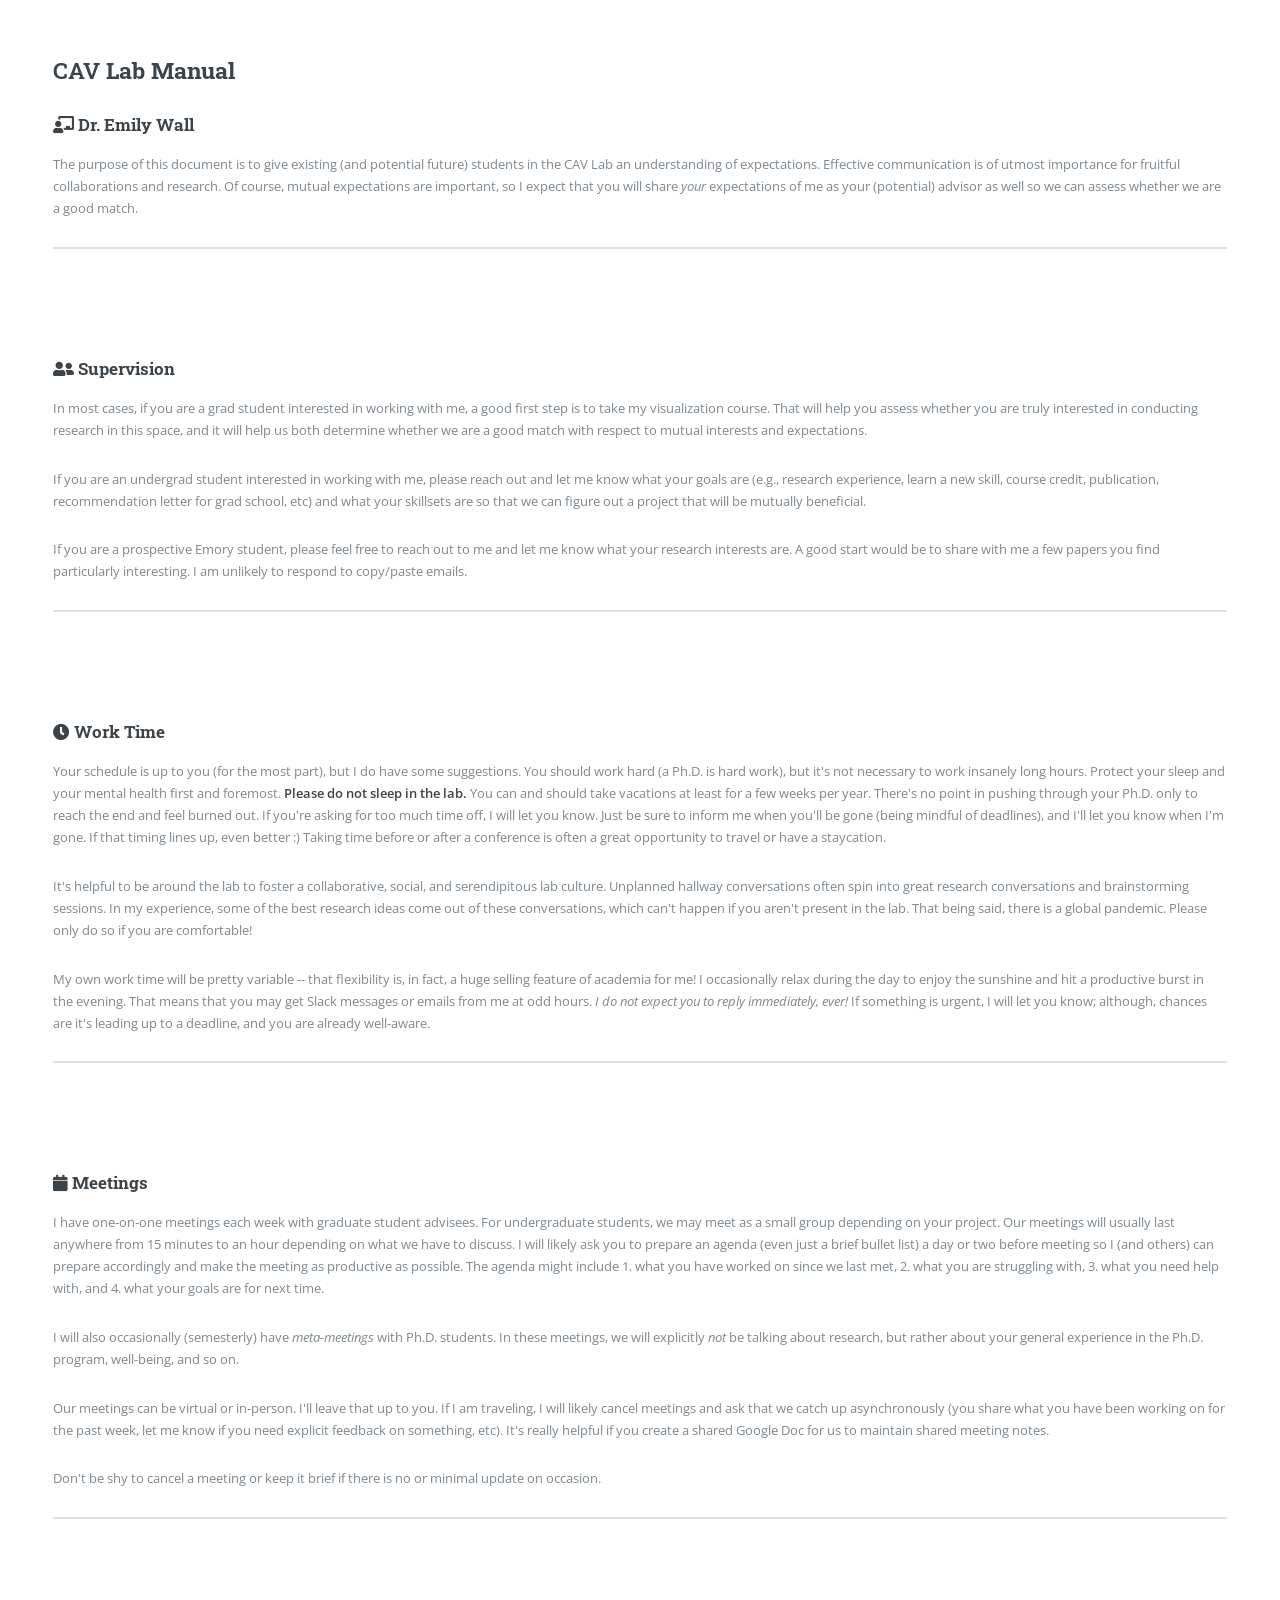
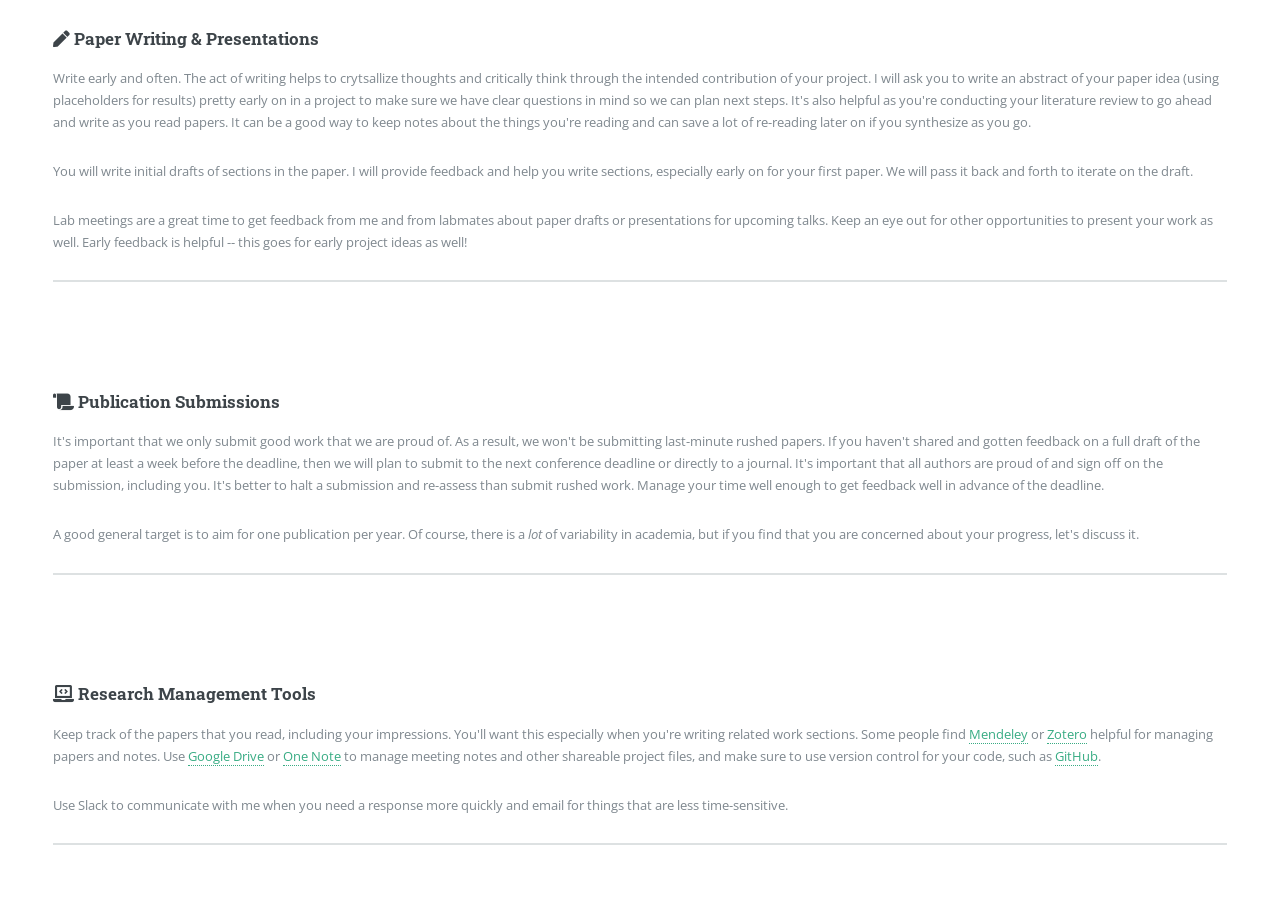
==== commit acd0ac06: "meeting updates" ====
--- a/lab_manual.html
+++ b/lab_manual.html
@@ -73,7 +73,7 @@
 							
 										
 
-									<p>I have one-on-one meetings each week with graduate student advisees. For undergraduate students, we may meet as a small group depending on your project. Our meetings will usually last anywhere from 15 minutes to an hour depending on what we have to discuss. I will likely ask you to prepare an agenda (even just a brief bullet list) a day or two before meeting so I (and others) can prepare accordingly and make the meeting as productive as possible. The agenda might include 1. what you have worked on since we last met, 2. what you are struggling with, and 3. what you need help with.</p>
+									<p>I have one-on-one meetings each week with graduate student advisees. For undergraduate students, we may meet as a small group depending on your project. Our meetings will usually last anywhere from 15 minutes to an hour depending on what we have to discuss. I will likely ask you to prepare an agenda (even just a brief bullet list) a day or two before meeting so I (and others) can prepare accordingly and make the meeting as productive as possible. The agenda might include 1. what you have worked on since we last met, 2. what you are struggling with, 3. what you need help with, and 4. what your goals are for next time.</p>
 
 									<p>I will also occasionally (semesterly) have <i>meta-meetings</i> with Ph.D. students. In these meetings, we will explicitly <i>not</i> be talking about research, but rather about your general experience in the Ph.D. program, well-being, and so on.</p>
 
--- a/assets/css/main.css
+++ b/assets/css/main.css
@@ -2356,7 +2356,7 @@
     margin: 0 0 2em 4em;
     width: 35%; }
     #banner .image img {
-      height: 100%;
+      max-height: 100%;
       -moz-object-fit: contain;
       -webkit-object-fit: contain;
       -ms-object-fit: contain;
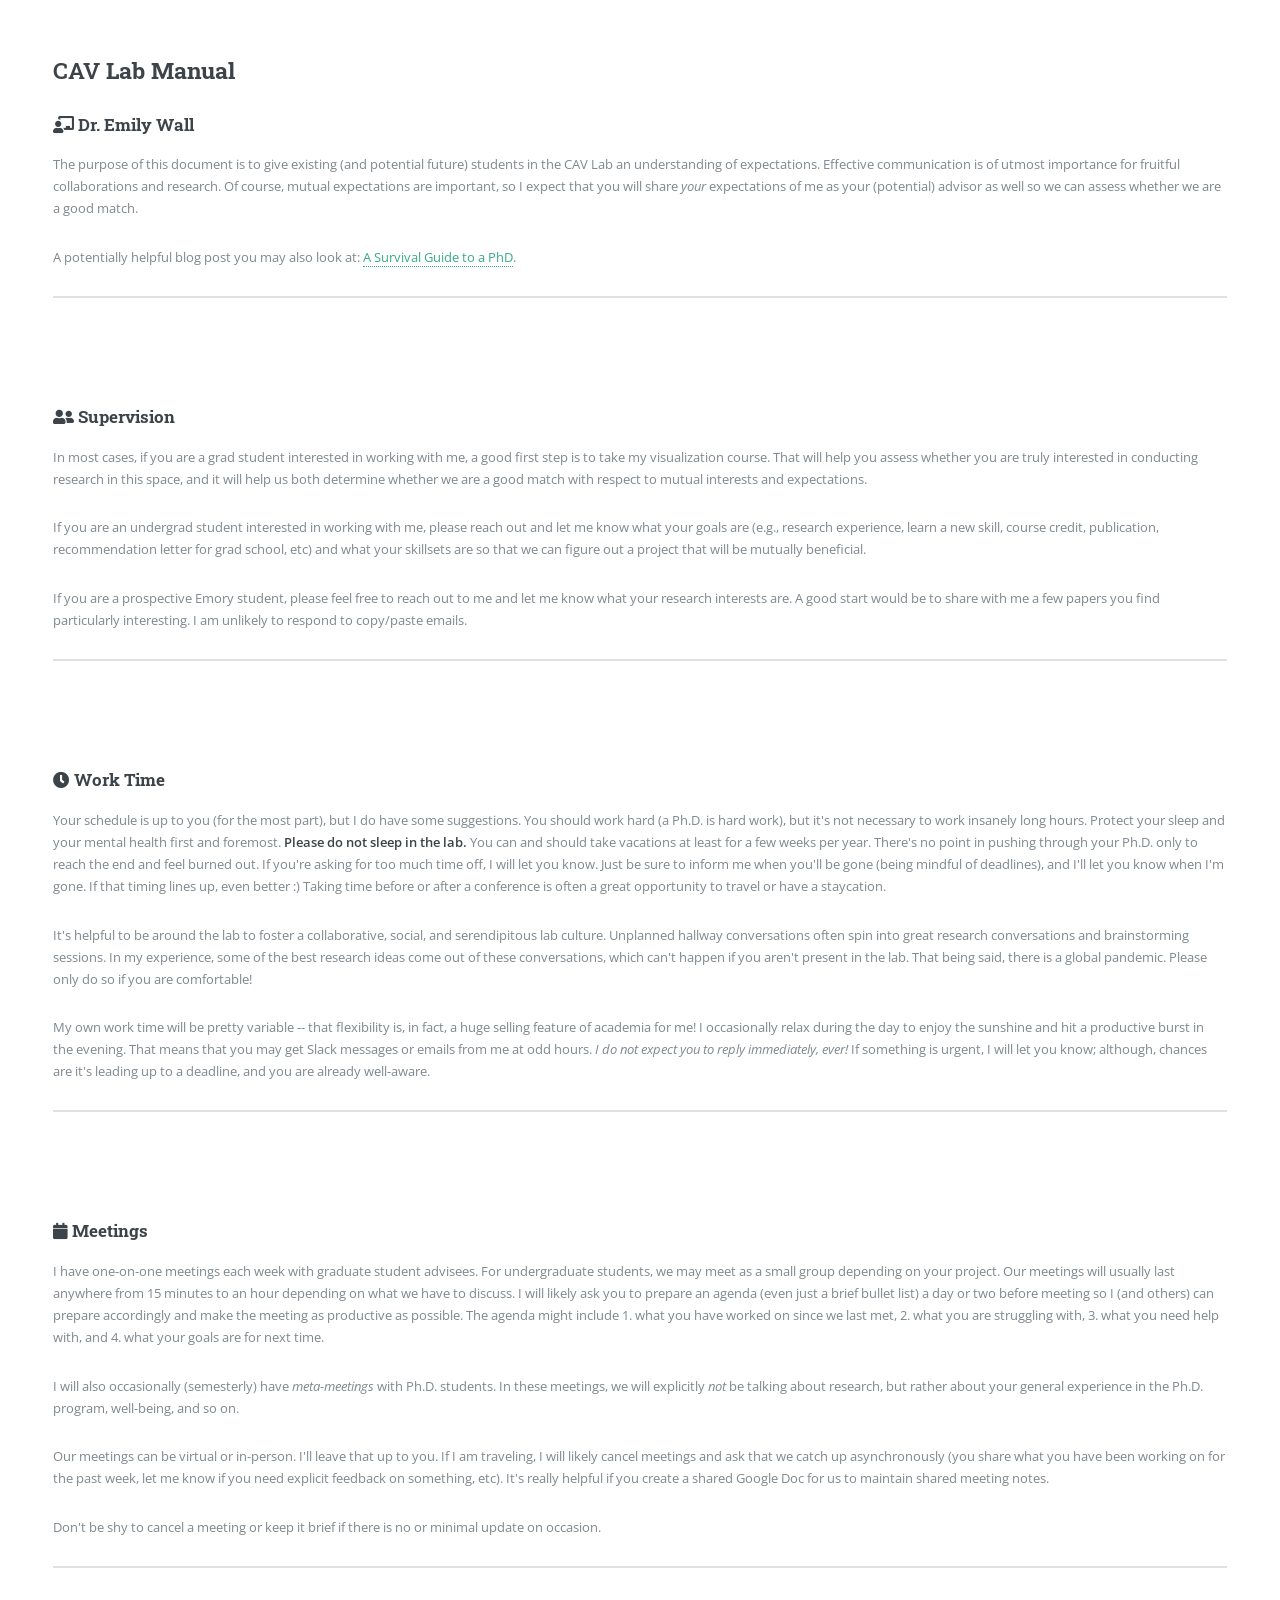
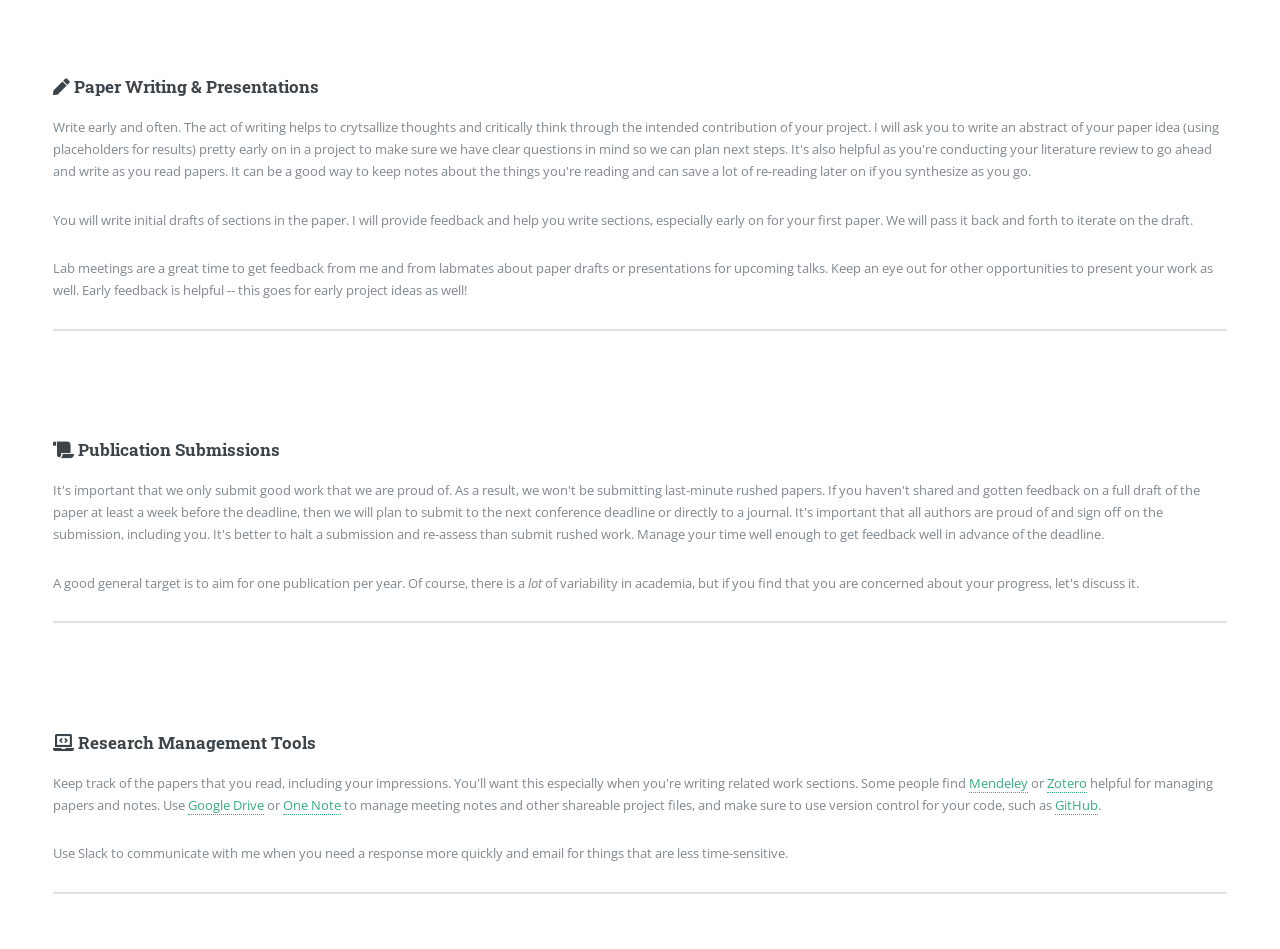
==== commit 5701726a: "survival guide added" ====
--- a/lab_manual.html
+++ b/lab_manual.html
@@ -36,6 +36,8 @@
 									</header>
 
 									<p>The purpose of this document is to give existing (and potential future) students in the CAV Lab an understanding of expectations. Effective communication is of utmost importance for fruitful collaborations and research. Of course, mutual expectations are important, so I expect that you will share <i>your</i> expectations of me as your (potential) advisor as well so we can assess whether we are a good match.</p>
+
+									<p>A potentially helpful blog post you may also look at: <a href="http://karpathy.github.io/2016/09/07/phd/">A Survival Guide to a PhD</a>.</p>
 
 									<hr class="major" />
 								</section>
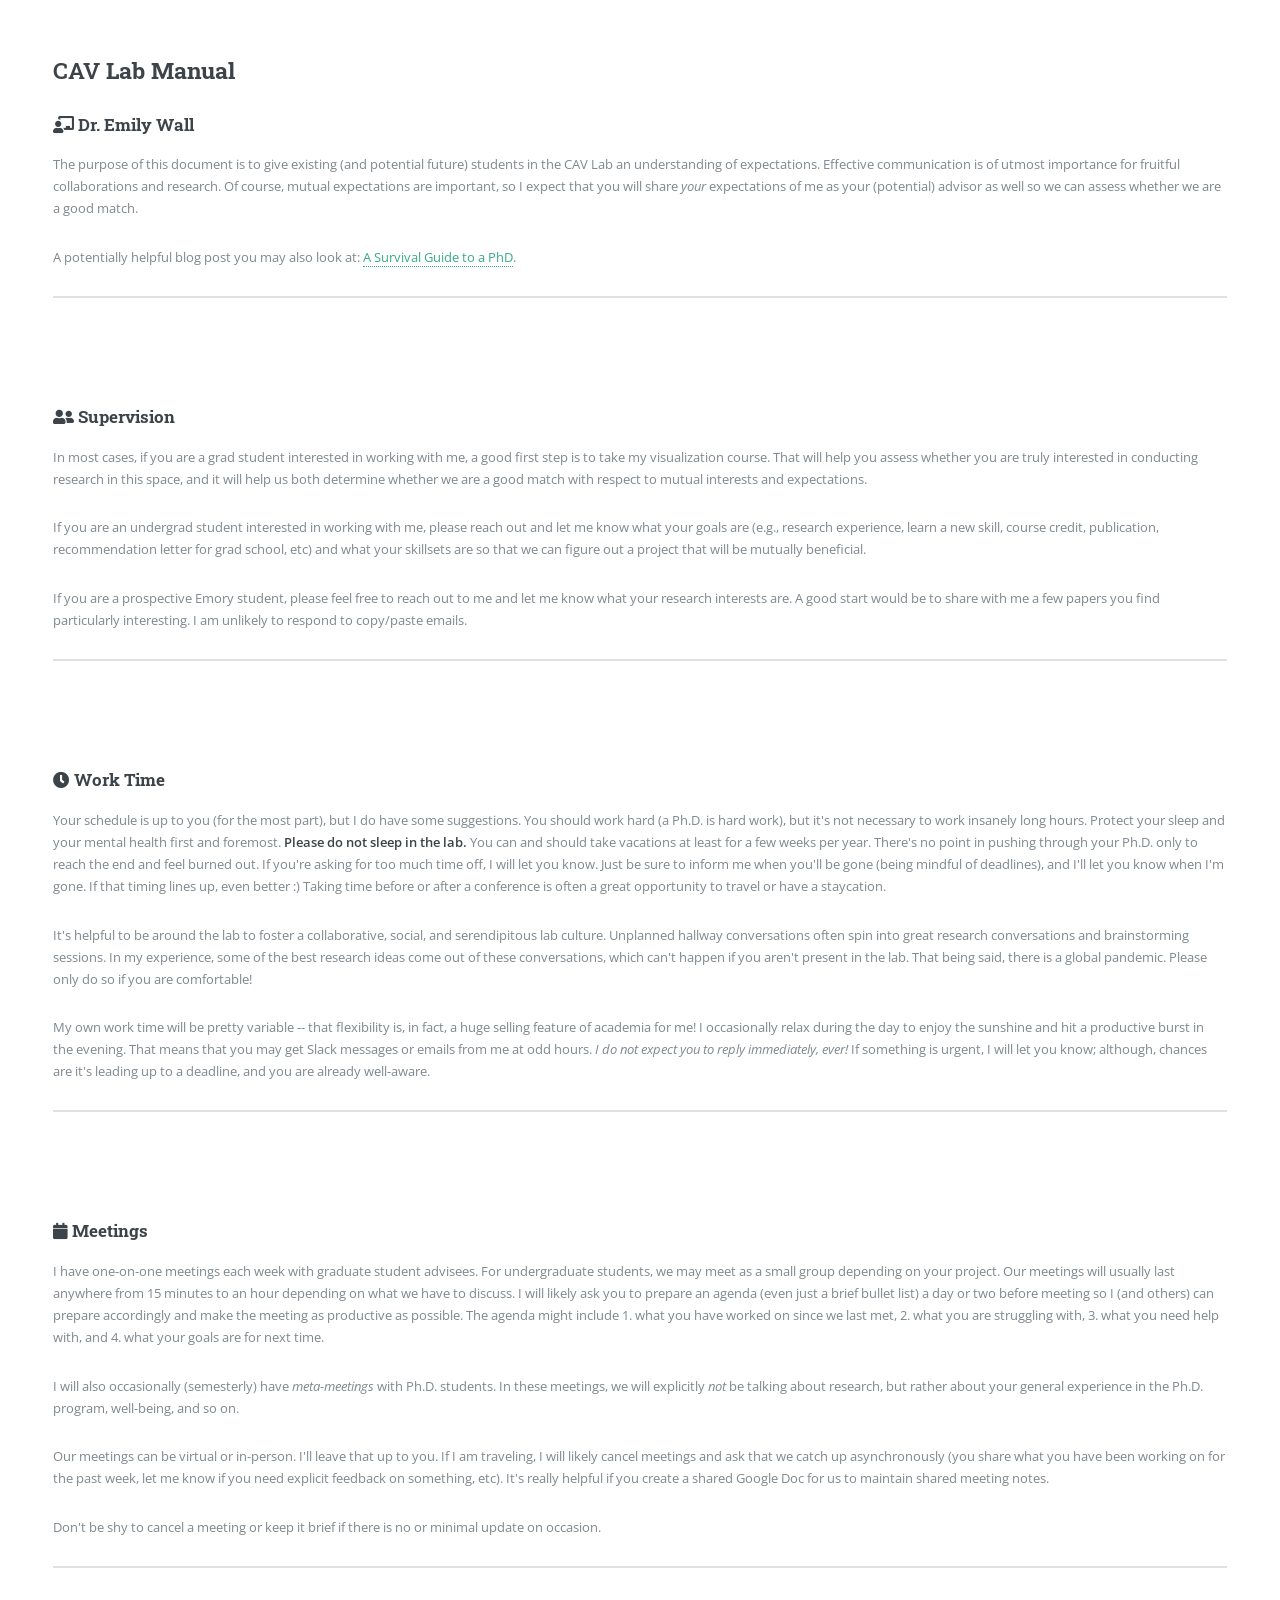
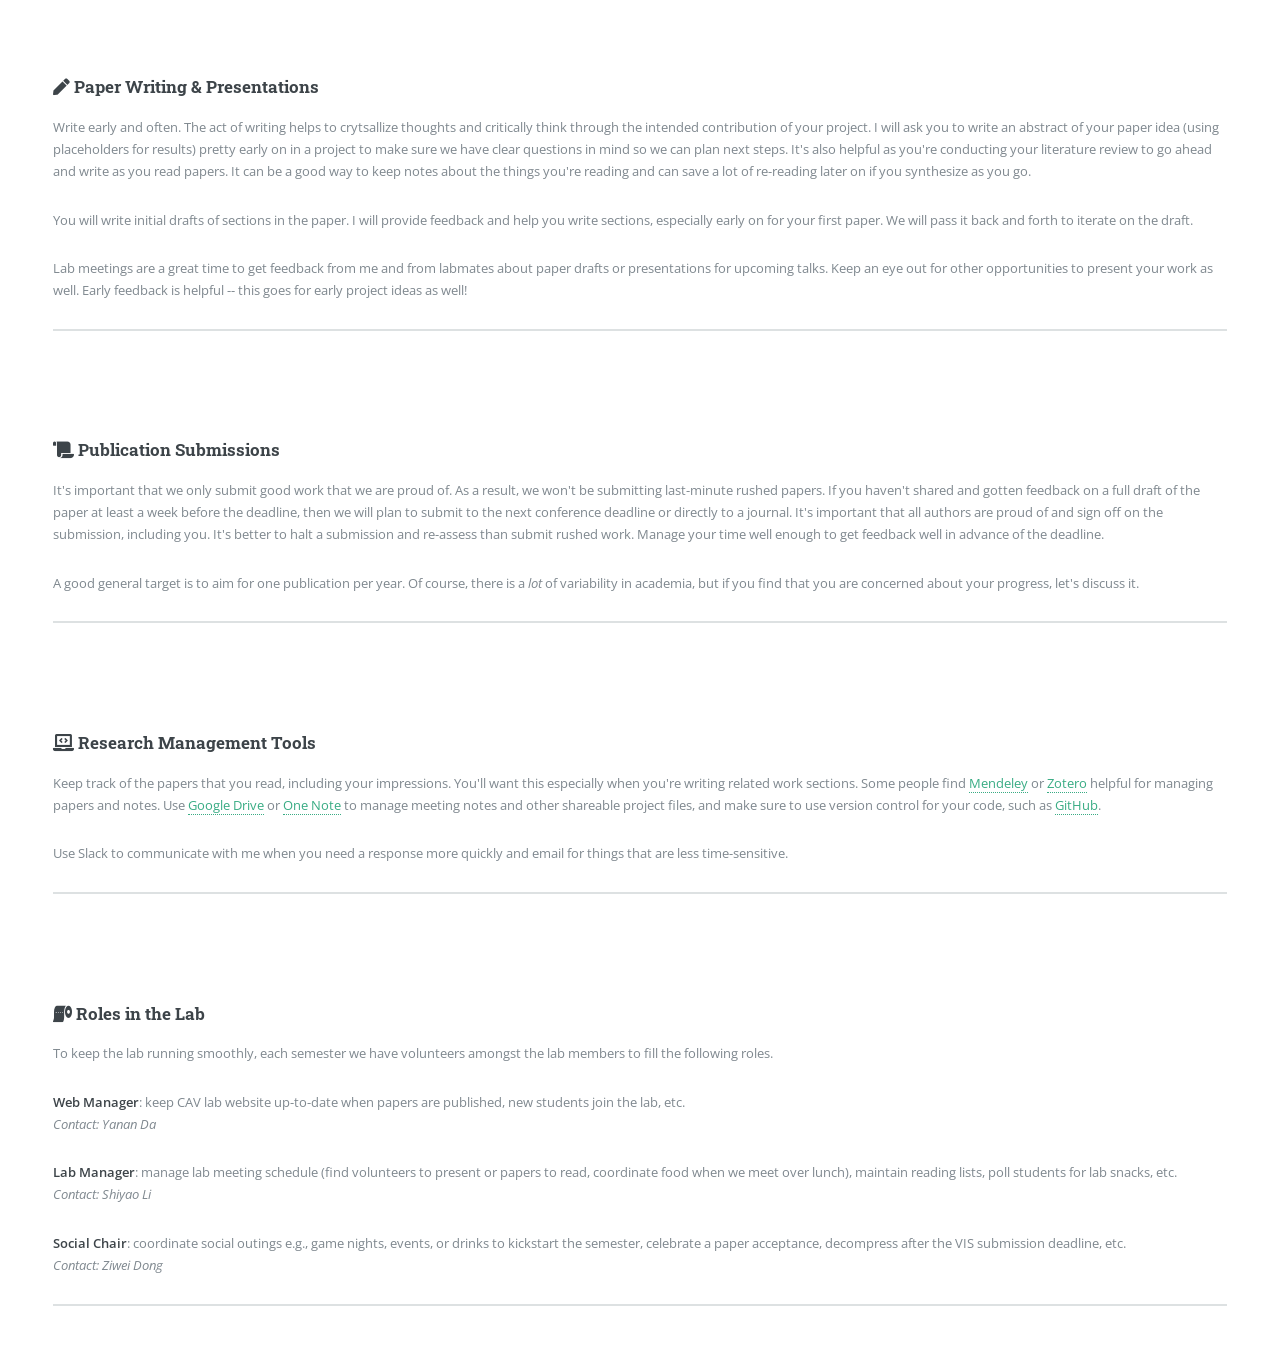
==== commit 4a56ac76: "updated lab roles" ====
--- a/lab_manual.html
+++ b/lab_manual.html
@@ -123,6 +123,25 @@
 									<hr class="major" />
 								</section>
 
+
+
+								<section class="cv">
+									<h3><span class="icon solid fa-toilet-paper"></span> Roles in the Lab</h3>
+									
+									<p>To keep the lab running smoothly, each semester we have volunteers amongst the lab members to fill the following roles. </p>
+
+									<p><b>Web Manager</b>: keep CAV lab website up-to-date when papers are published, new students join the lab, etc.<br>
+										<i>Contact: Yanan Da</i></p>
+
+									<p><b>Lab Manager</b>: manage lab meeting schedule (find volunteers to present or papers to read, coordinate food when we meet over lunch), maintain reading lists, poll students for lab snacks, etc.<br>
+										<i>Contact: Shiyao Li</i></p>
+
+									<p><b>Social Chair</b>: coordinate social outings e.g., game nights, events, or drinks to kickstart the semester, celebrate a paper acceptance, decompress after the VIS submission deadline, etc.<br>
+										<i>Contact: Ziwei Dong</i></p>
+
+									<hr class="major" />
+								</section>
+
 						</div>
 					</div>
 
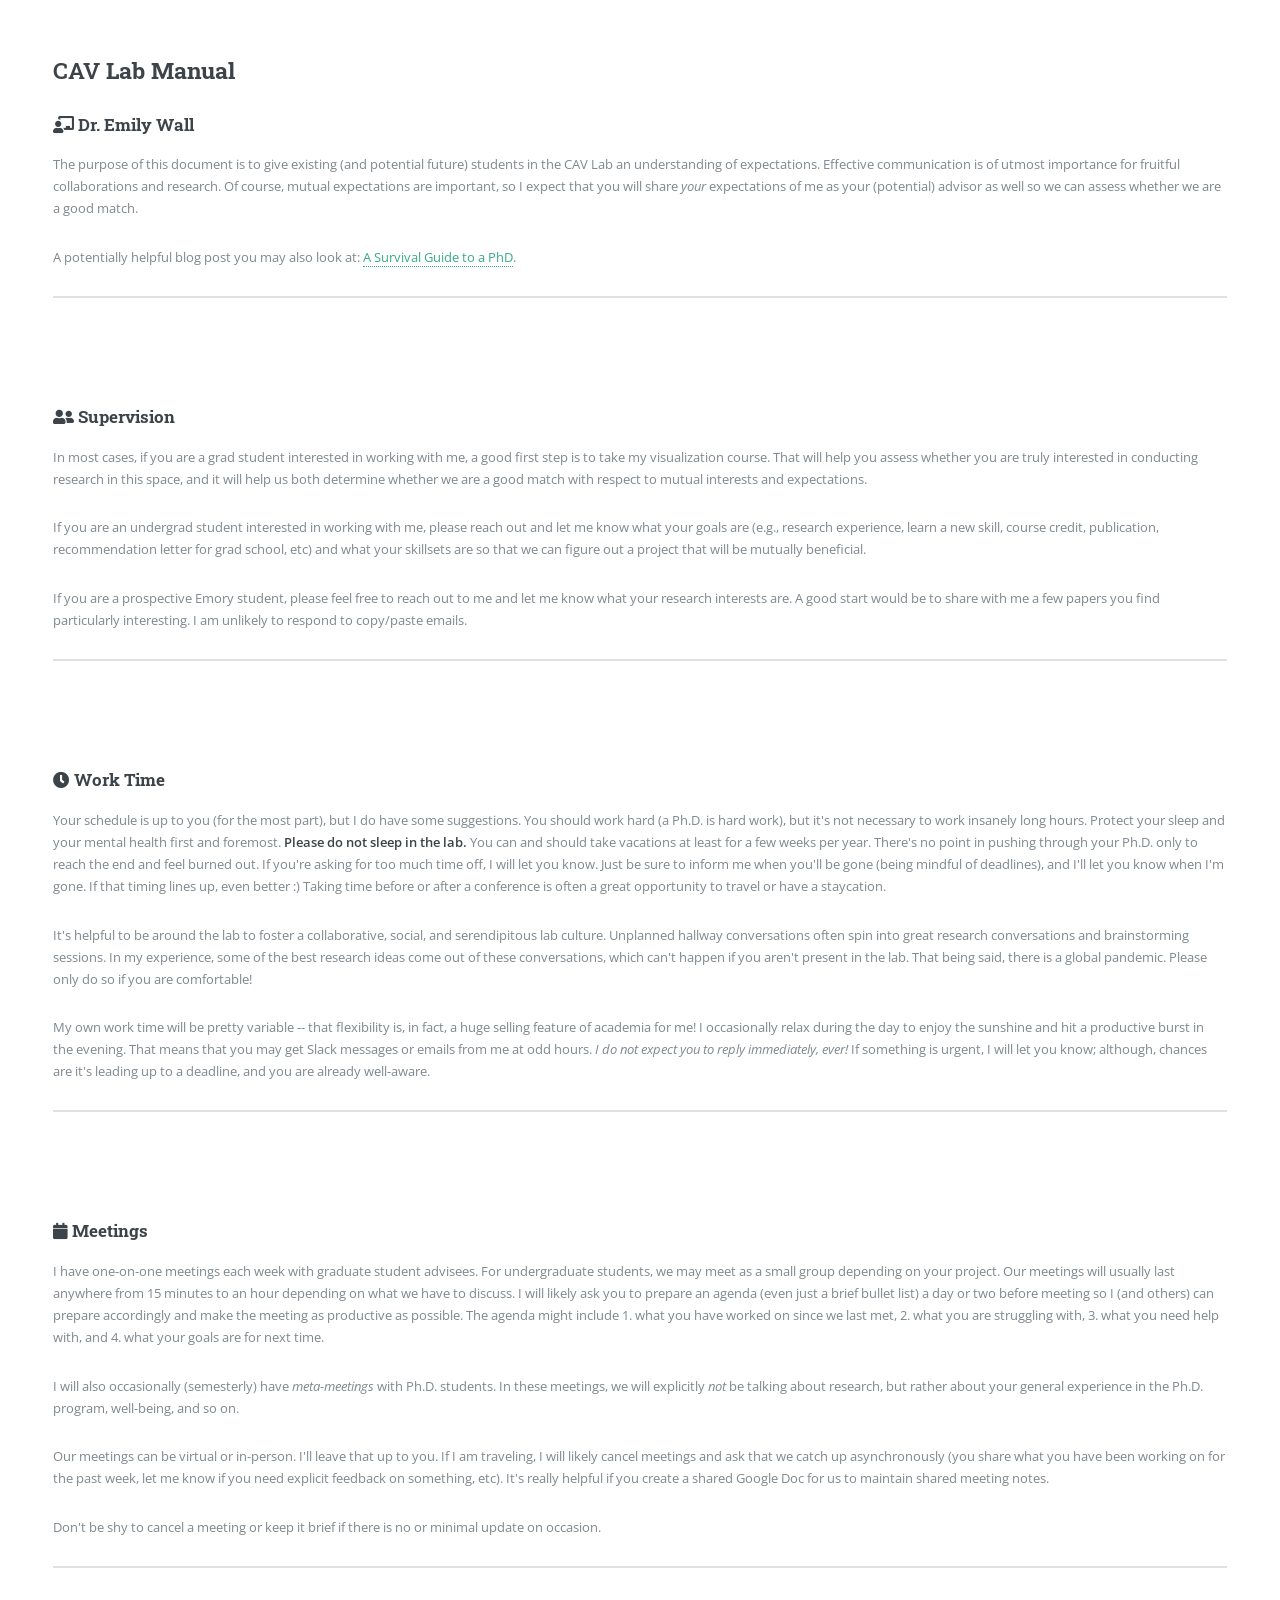
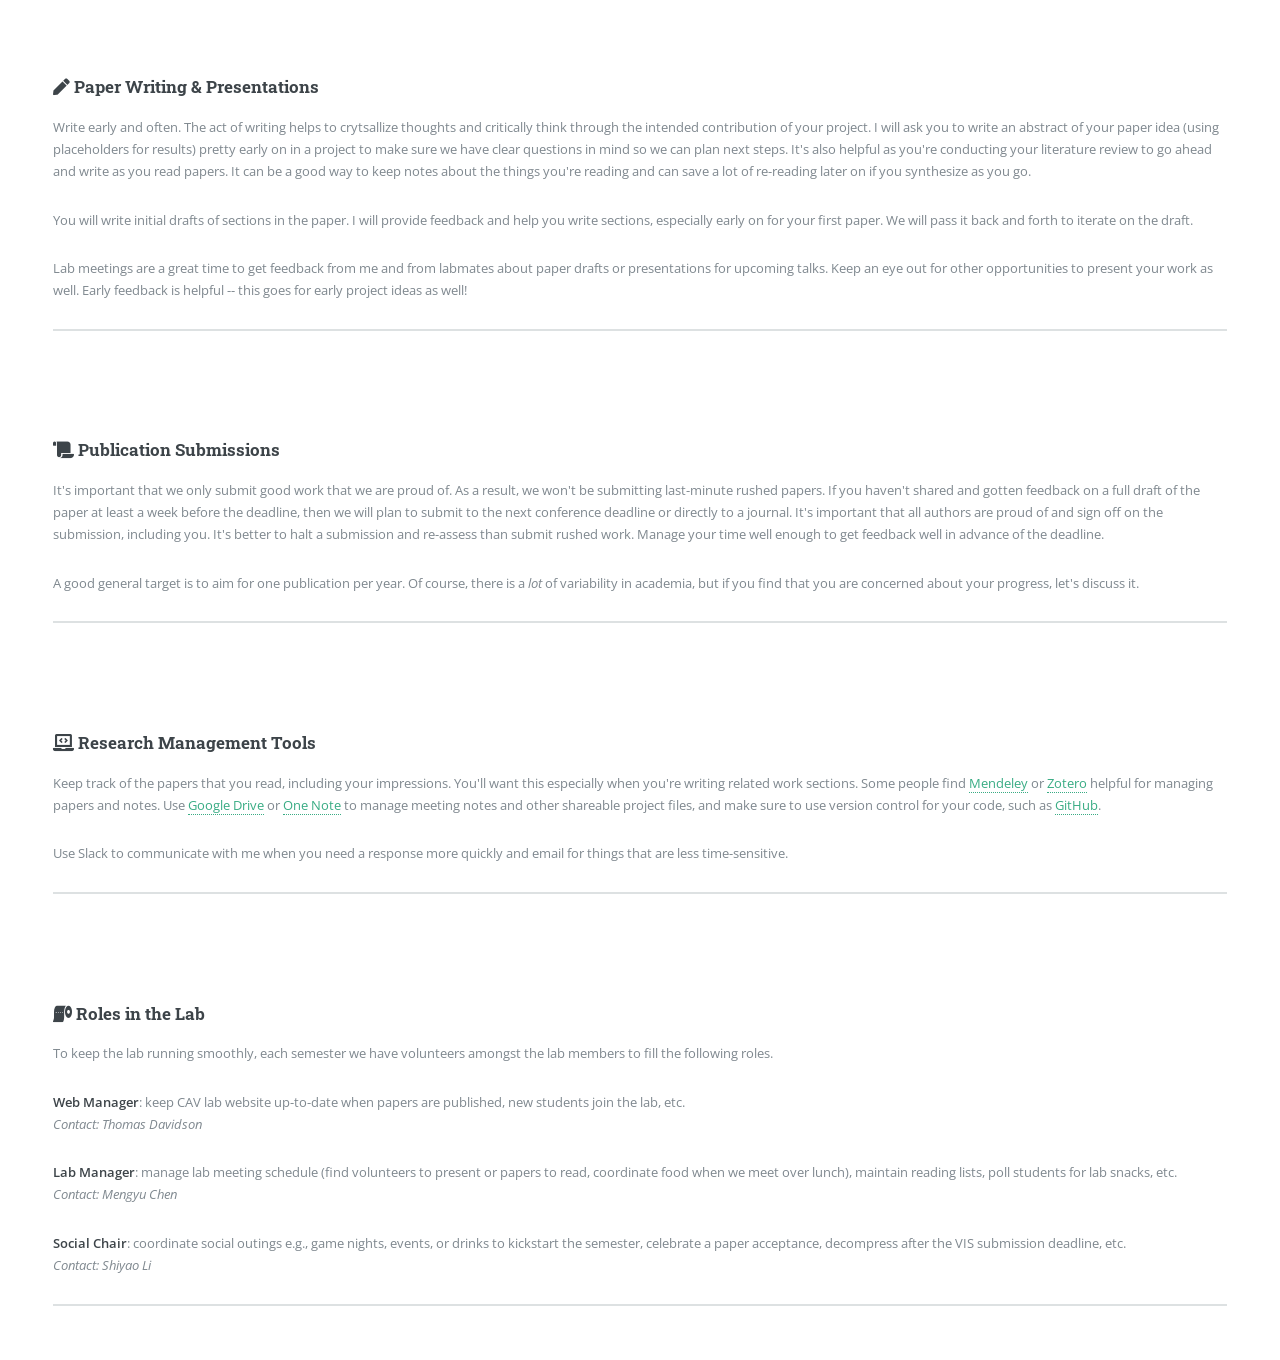
==== commit 6e23b476: "updated lab roles" ====
--- a/lab_manual.html
+++ b/lab_manual.html
@@ -131,13 +131,13 @@
 									<p>To keep the lab running smoothly, each semester we have volunteers amongst the lab members to fill the following roles. </p>
 
 									<p><b>Web Manager</b>: keep CAV lab website up-to-date when papers are published, new students join the lab, etc.<br>
-										<i>Contact: Yanan Da</i></p>
+										<i>Contact: Thomas Davidson</i></p>
 
 									<p><b>Lab Manager</b>: manage lab meeting schedule (find volunteers to present or papers to read, coordinate food when we meet over lunch), maintain reading lists, poll students for lab snacks, etc.<br>
-										<i>Contact: Shiyao Li</i></p>
+										<i>Contact: Mengyu Chen</i></p>
 
 									<p><b>Social Chair</b>: coordinate social outings e.g., game nights, events, or drinks to kickstart the semester, celebrate a paper acceptance, decompress after the VIS submission deadline, etc.<br>
-										<i>Contact: Ziwei Dong</i></p>
+										<i>Contact: Shiyao Li</i></p>
 
 									<hr class="major" />
 								</section>
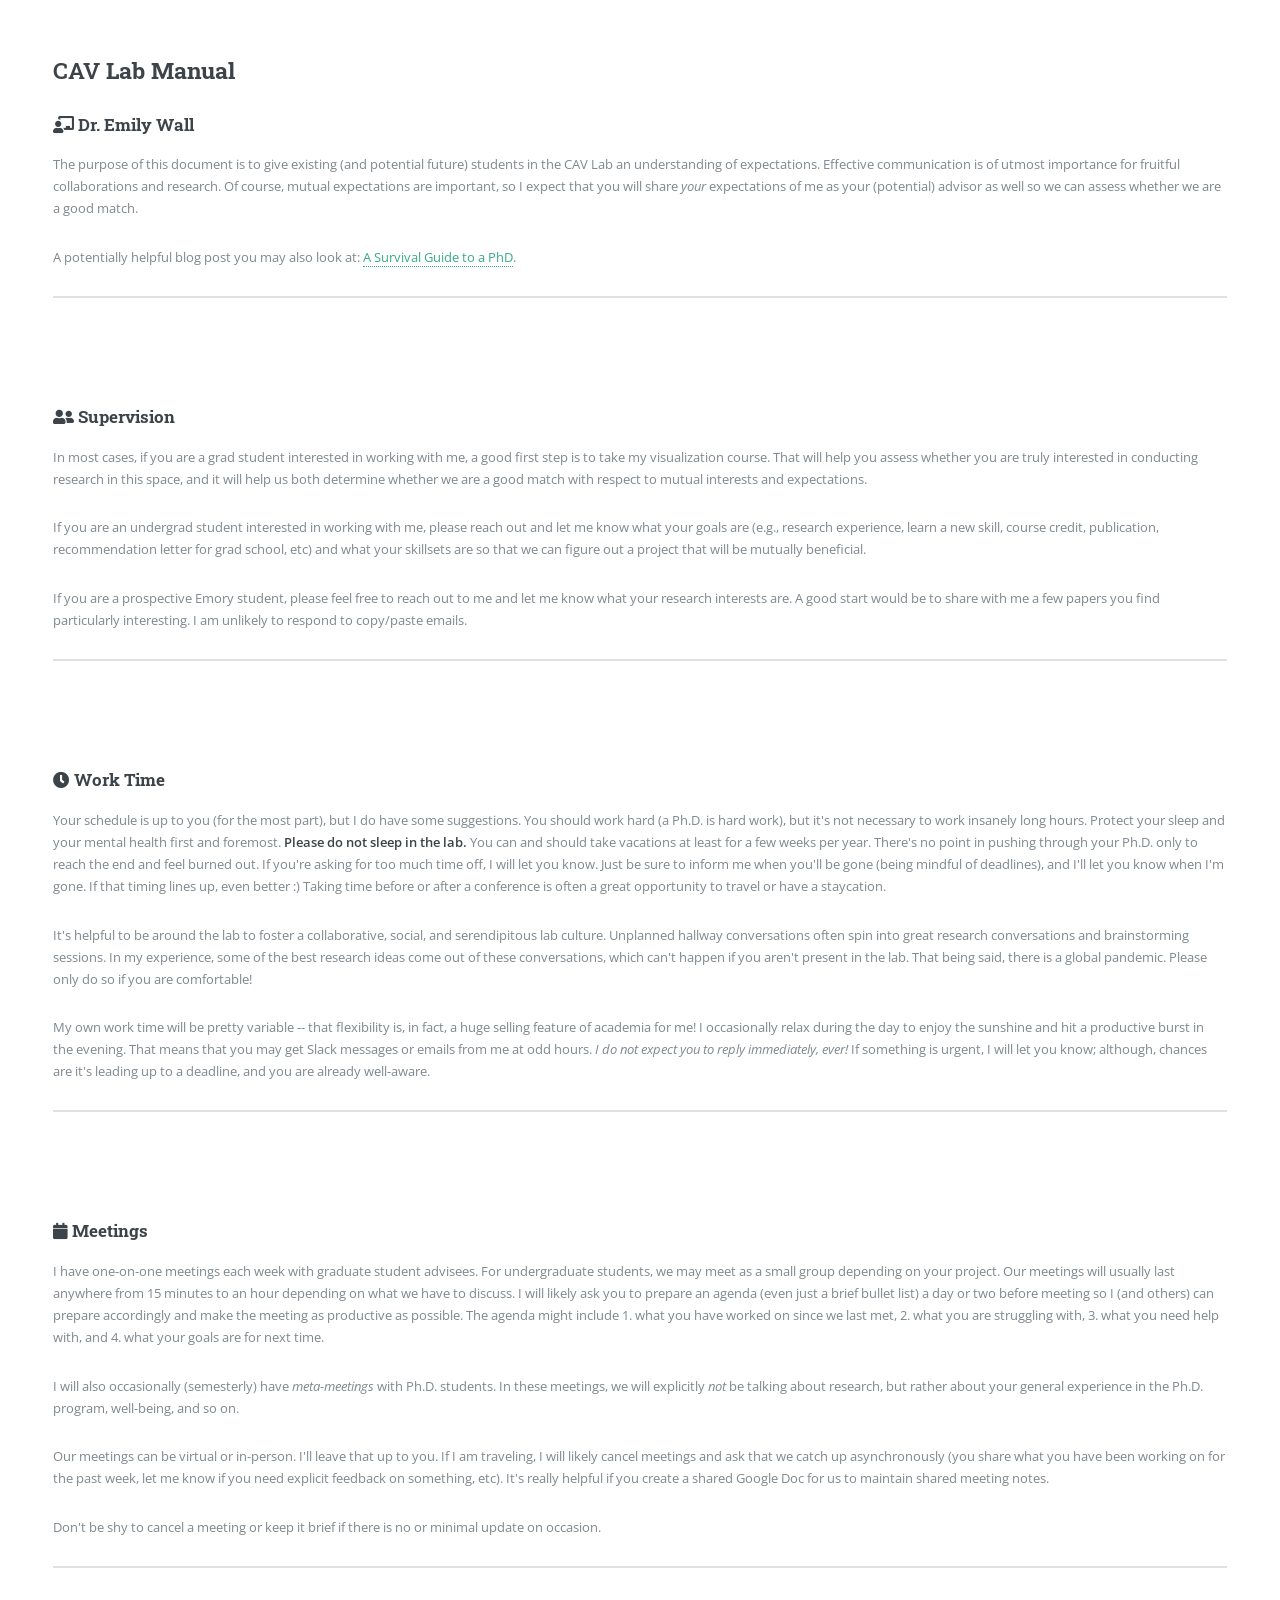
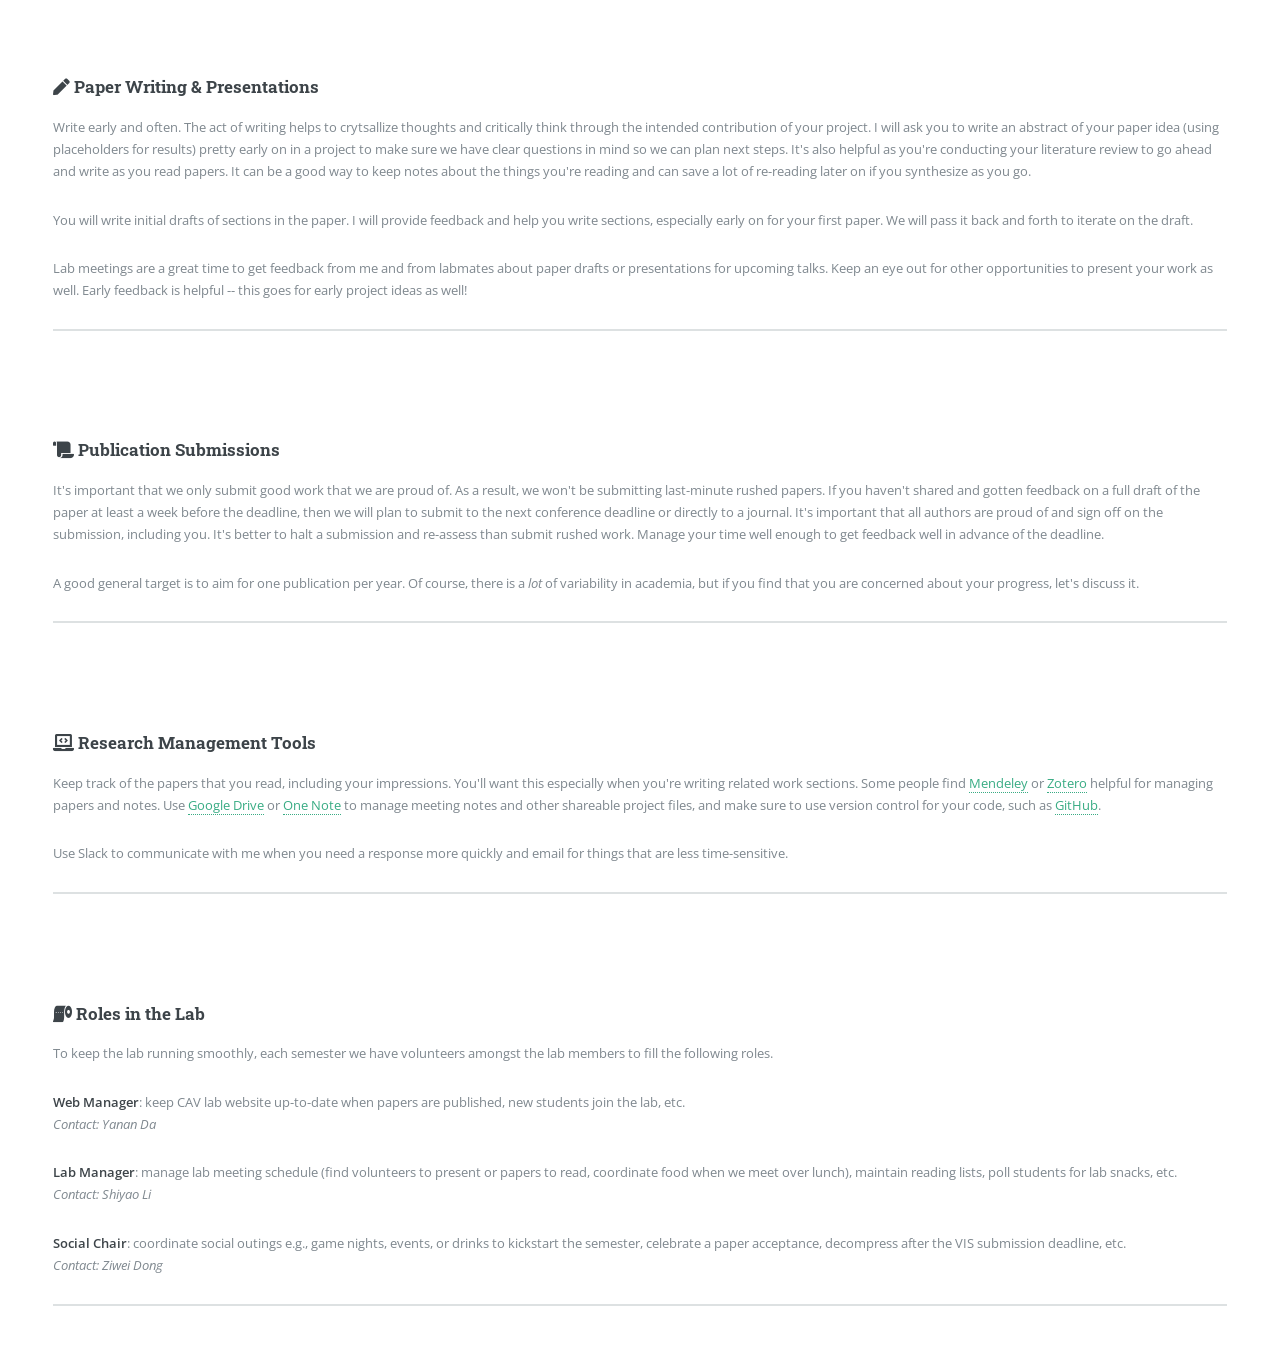
==== commit 900c76ba: "Updating lab manual for new roles June 2023" ====
--- a/lab_manual.html
+++ b/lab_manual.html
@@ -1,158 +1,319 @@
-<!DOCTYPE HTML>
+<!DOCTYPE html>
 <!--
 	Editorial by HTML5 UP
 	html5up.net | @ajlkn
 	Free for personal and commercial use under the CCA 3.0 license (html5up.net/license)
 -->
 <html>
-	<head>
-		<script async src="https://www.googletagmanager.com/gtag/js?id=G-MHBBVRYWT8"></script>
-		<script>
-		  window.dataLayer = window.dataLayer || [];
-		  function gtag(){dataLayer.push(arguments);}
-		  gtag('js', new Date());
-
-		  gtag('config', 'G-MHBBVRYWT8');
-		</script>
-		<title>CAV Lab Manual - Emory CS</title>
-		<meta charset="utf-8" />
-		<meta name="viewport" content="width=device-width, initial-scale=1, user-scalable=no" />
-		<link rel="stylesheet" href="assets/css/main.css" />
-	</head>
-	<body class="is-preload">
-
-		<!-- Wrapper -->
-			<div id="wrapper">
-
-				<!-- Main -->
-					<div id="main">
-						<div class="cv">
-
-							<!-- Content -->
-								<section class="cv">
-									<header class="main">
-										<h2><a href="cav.html"><strong>CAV</strong> Lab Manual</a></h2>
-										<h3><span class="icon solid fa-chalkboard-teacher"></span><a href="index.html"> Dr. Emily Wall</a></h3>
-									</header>
-
-									<p>The purpose of this document is to give existing (and potential future) students in the CAV Lab an understanding of expectations. Effective communication is of utmost importance for fruitful collaborations and research. Of course, mutual expectations are important, so I expect that you will share <i>your</i> expectations of me as your (potential) advisor as well so we can assess whether we are a good match.</p>
-
-									<p>A potentially helpful blog post you may also look at: <a href="http://karpathy.github.io/2016/09/07/phd/">A Survival Guide to a PhD</a>.</p>
-
-									<hr class="major" />
-								</section>
-
-
-
-								<section class="cv">
-									<h3><span class="icon solid fa-user-friends"></span> Supervision</h3>
-									
-									<p>In most cases, if you are a grad student interested in working with me, a good first step is to take my visualization course. That will help you assess whether you are truly interested in conducting research in this space, and it will help us both determine whether we are a good match with respect to mutual interests and expectations.</p>
-
-									<p>If you are an undergrad student interested in working with me, please reach out and let me know what your goals are (e.g., research experience, learn a new skill, course credit, publication, recommendation letter for grad school, etc) and what your skillsets are so that we can figure out a project that will be mutually beneficial.</p>
-
-									<p>If you are a prospective Emory student, please feel free to reach out to me and let me know what your research interests are. A good start would be to share with me a few papers you find particularly interesting. I am unlikely to respond to copy/paste emails.</p>
-
-									<hr class="major" />
-								</section>
-
-
-								<section class="cv">
-									<h3><span class="icon solid fa-clock"></span> Work Time</h3>
-									
-									<p>Your schedule is up to you (for the most part), but I do have some suggestions. You should work hard (a Ph.D. is hard work), but it's not necessary to work insanely long hours. Protect your sleep and your mental health first and foremost. <b>Please do not sleep in the lab.</b> You can and should take vacations at least for a few weeks per year. There's no point in pushing through your Ph.D. only to reach the end and feel burned out. If you're asking for too much time off, I will let you know. Just be sure to inform me when you'll be gone (being mindful of deadlines), and I'll let you know when I'm gone. If that timing lines up, even better :) Taking time before or after a conference is often a great opportunity to travel or have a staycation.</p>
-
-									<p>It's helpful to be around the lab to foster a collaborative, social, and serendipitous lab culture. Unplanned hallway conversations often spin into great research conversations and brainstorming sessions. In my experience, some of the best research ideas come out of these conversations, which can't happen if you aren't present in the lab. That being said, there is a global pandemic. Please only do so if you are comfortable!</p> 
-
-									<p>My own work time will be pretty variable -- that flexibility is, in fact, a huge selling feature of academia for me! I occasionally relax during the day to enjoy the sunshine and hit a productive burst in the evening. That means that you may get Slack messages or emails from me at odd hours. <i>I do not expect you to reply immediately, ever!</i> If something is urgent, I will let you know; although, chances are it's leading up to a deadline, and you are already well-aware.</p>
-
-									<hr class="major" />
-								</section>
-
-
-								<section class="cv">
-									<h3><span class="icon solid fa-calendar"></span> Meetings</h3>
-							
-										
-
-									<p>I have one-on-one meetings each week with graduate student advisees. For undergraduate students, we may meet as a small group depending on your project. Our meetings will usually last anywhere from 15 minutes to an hour depending on what we have to discuss. I will likely ask you to prepare an agenda (even just a brief bullet list) a day or two before meeting so I (and others) can prepare accordingly and make the meeting as productive as possible. The agenda might include 1. what you have worked on since we last met, 2. what you are struggling with, 3. what you need help with, and 4. what your goals are for next time.</p>
-
-									<p>I will also occasionally (semesterly) have <i>meta-meetings</i> with Ph.D. students. In these meetings, we will explicitly <i>not</i> be talking about research, but rather about your general experience in the Ph.D. program, well-being, and so on.</p>
-
-									<p>Our meetings can be virtual or in-person. I'll leave that up to you. If I am traveling, I will likely cancel meetings and ask that we catch up asynchronously (you share what you have been working on for the past week, let me know if you need explicit feedback on something, etc). It's really helpful if you create a shared Google Doc for us to maintain shared meeting notes.</p> 
-
-									<p>Don't be shy to cancel a meeting or keep it brief if there is no or minimal update on occasion.</p>
-
-									<hr class="major" />
-								</section>
-
-
-								<section class="cv">
-									<h3><span class="icon solid fa-pen"></span> Paper Writing & Presentations</h3>
-									
-									<p>Write early and often. The act of writing helps to crytsallize thoughts and critically think through the intended contribution of your project. I will ask you to write an abstract of your paper idea (using placeholders for results) pretty early on in a project to make sure we have clear questions in mind so we can plan next steps. It's also helpful as you're conducting your literature review to go ahead and write as you read papers. It can be a good way to keep notes about the things you're reading and can save a lot of re-reading later on if you synthesize as you go.</p>
-
-									<p>You will write initial drafts of sections in the paper. I will provide feedback and help you write sections, especially early on for your first paper. We will pass it back and forth to iterate on the draft.</p>
-
-
-									<p>Lab meetings are a great time to get feedback from me and from labmates about paper drafts or presentations for upcoming talks. Keep an eye out for other opportunities to present your work as well. Early feedback is helpful -- this goes for early project ideas as well!</p>
-
-									<hr class="major" />
-								</section>
-
-
-								<section class="cv">
-									<h3><span class="icon solid fa-scroll"></span> Publication Submissions</h3>
-									
-									<p>It's important that we only submit good work that we are proud of. As a result, we won't be submitting last-minute rushed papers. If you haven't shared and gotten feedback on a full draft of the paper at least a week before the deadline, then we will plan to submit to the next conference deadline or directly to a journal. It's important that all authors are proud of and sign off on the submission, including you. It's better to halt a submission and re-assess than submit rushed work. Manage your time well enough to get feedback well in advance of the deadline.</p>
-
-									<p>A good general target is to aim for one publication per year. Of course, there is a <i>lot</i> of variability in academia, but if you find that you are concerned about your progress, let's discuss it.</p>
-
-									<hr class="major" />
-								</section>
-
-
-
-								<section class="cv">
-									<h3><span class="icon solid fa-laptop-code"></span> Research Management Tools</h3>
-									
-									<p>Keep track of the papers that you read, including your impressions. You'll want this especially when you're writing related work sections. Some people find <a href="https://www.mendeley.com">Mendeley</a> or <a href="https://zotero.org">Zotero</a> helpful for managing papers and notes. Use <a href="https://drive.google.com/">Google Drive</a> or <a href="https://www.onenote.com/">One Note</a> to manage meeting notes and other shareable project files, and make sure to use version control for your code, such as <a href="https://github.com">GitHub</a>.</p>
-
-									<p>Use Slack to communicate with me when you need a response more quickly and email for things that are less time-sensitive.</p>
-
-									<hr class="major" />
-								</section>
-
-
-
-								<section class="cv">
-									<h3><span class="icon solid fa-toilet-paper"></span> Roles in the Lab</h3>
-									
-									<p>To keep the lab running smoothly, each semester we have volunteers amongst the lab members to fill the following roles. </p>
-
-									<p><b>Web Manager</b>: keep CAV lab website up-to-date when papers are published, new students join the lab, etc.<br>
-										<i>Contact: Thomas Davidson</i></p>
-
-									<p><b>Lab Manager</b>: manage lab meeting schedule (find volunteers to present or papers to read, coordinate food when we meet over lunch), maintain reading lists, poll students for lab snacks, etc.<br>
-										<i>Contact: Mengyu Chen</i></p>
-
-									<p><b>Social Chair</b>: coordinate social outings e.g., game nights, events, or drinks to kickstart the semester, celebrate a paper acceptance, decompress after the VIS submission deadline, etc.<br>
-										<i>Contact: Shiyao Li</i></p>
-
-									<hr class="major" />
-								</section>
-
-						</div>
-					</div>
-
-			</div>
-
-		<!-- Scripts -->
-			<script src="assets/js/jquery.min.js"></script>
-			<script src="assets/js/browser.min.js"></script>
-			<script src="assets/js/breakpoints.min.js"></script>
-			<script src="assets/js/util.js"></script>
-			<script src="assets/js/main.js"></script>
-
-	</body>
-</html>+  <head>
+    <script
+      async
+      src="https://www.googletagmanager.com/gtag/js?id=G-MHBBVRYWT8"
+    ></script>
+    <script>
+      window.dataLayer = window.dataLayer || [];
+      function gtag() {
+        dataLayer.push(arguments);
+      }
+      gtag("js", new Date());
+
+      gtag("config", "G-MHBBVRYWT8");
+    </script>
+    <title>CAV Lab Manual - Emory CS</title>
+    <meta charset="utf-8" />
+    <meta
+      name="viewport"
+      content="width=device-width, initial-scale=1, user-scalable=no"
+    />
+    <link rel="stylesheet" href="assets/css/main.css" />
+  </head>
+  <body class="is-preload">
+    <!-- Wrapper -->
+    <div id="wrapper">
+      <!-- Main -->
+      <div id="main">
+        <div class="cv">
+          <!-- Content -->
+          <section class="cv">
+            <header class="main">
+              <h2>
+                <a href="cav.html"><strong>CAV</strong> Lab Manual</a>
+              </h2>
+              <h3>
+                <span class="icon solid fa-chalkboard-teacher"></span
+                ><a href="index.html"> Dr. Emily Wall</a>
+              </h3>
+            </header>
+
+            <p>
+              The purpose of this document is to give existing (and potential
+              future) students in the CAV Lab an understanding of expectations.
+              Effective communication is of utmost importance for fruitful
+              collaborations and research. Of course, mutual expectations are
+              important, so I expect that you will share
+              <i>your</i> expectations of me as your (potential) advisor as well
+              so we can assess whether we are a good match.
+            </p>
+
+            <p>
+              A potentially helpful blog post you may also look at:
+              <a href="http://karpathy.github.io/2016/09/07/phd/"
+                >A Survival Guide to a PhD</a
+              >.
+            </p>
+
+            <hr class="major" />
+          </section>
+
+          <section class="cv">
+            <h3>
+              <span class="icon solid fa-user-friends"></span> Supervision
+            </h3>
+
+            <p>
+              In most cases, if you are a grad student interested in working
+              with me, a good first step is to take my visualization course.
+              That will help you assess whether you are truly interested in
+              conducting research in this space, and it will help us both
+              determine whether we are a good match with respect to mutual
+              interests and expectations.
+            </p>
+
+            <p>
+              If you are an undergrad student interested in working with me,
+              please reach out and let me know what your goals are (e.g.,
+              research experience, learn a new skill, course credit,
+              publication, recommendation letter for grad school, etc) and what
+              your skillsets are so that we can figure out a project that will
+              be mutually beneficial.
+            </p>
+
+            <p>
+              If you are a prospective Emory student, please feel free to reach
+              out to me and let me know what your research interests are. A good
+              start would be to share with me a few papers you find particularly
+              interesting. I am unlikely to respond to copy/paste emails.
+            </p>
+
+            <hr class="major" />
+          </section>
+
+          <section class="cv">
+            <h3><span class="icon solid fa-clock"></span> Work Time</h3>
+
+            <p>
+              Your schedule is up to you (for the most part), but I do have some
+              suggestions. You should work hard (a Ph.D. is hard work), but it's
+              not necessary to work insanely long hours. Protect your sleep and
+              your mental health first and foremost.
+              <b>Please do not sleep in the lab.</b> You can and should take
+              vacations at least for a few weeks per year. There's no point in
+              pushing through your Ph.D. only to reach the end and feel burned
+              out. If you're asking for too much time off, I will let you know.
+              Just be sure to inform me when you'll be gone (being mindful of
+              deadlines), and I'll let you know when I'm gone. If that timing
+              lines up, even better :) Taking time before or after a conference
+              is often a great opportunity to travel or have a staycation.
+            </p>
+
+            <p>
+              It's helpful to be around the lab to foster a collaborative,
+              social, and serendipitous lab culture. Unplanned hallway
+              conversations often spin into great research conversations and
+              brainstorming sessions. In my experience, some of the best
+              research ideas come out of these conversations, which can't happen
+              if you aren't present in the lab. That being said, there is a
+              global pandemic. Please only do so if you are comfortable!
+            </p>
+
+            <p>
+              My own work time will be pretty variable -- that flexibility is,
+              in fact, a huge selling feature of academia for me! I occasionally
+              relax during the day to enjoy the sunshine and hit a productive
+              burst in the evening. That means that you may get Slack messages
+              or emails from me at odd hours.
+              <i>I do not expect you to reply immediately, ever!</i> If
+              something is urgent, I will let you know; although, chances are
+              it's leading up to a deadline, and you are already well-aware.
+            </p>
+
+            <hr class="major" />
+          </section>
+
+          <section class="cv">
+            <h3><span class="icon solid fa-calendar"></span> Meetings</h3>
+
+            <p>
+              I have one-on-one meetings each week with graduate student
+              advisees. For undergraduate students, we may meet as a small group
+              depending on your project. Our meetings will usually last anywhere
+              from 15 minutes to an hour depending on what we have to discuss. I
+              will likely ask you to prepare an agenda (even just a brief bullet
+              list) a day or two before meeting so I (and others) can prepare
+              accordingly and make the meeting as productive as possible. The
+              agenda might include 1. what you have worked on since we last met,
+              2. what you are struggling with, 3. what you need help with, and
+              4. what your goals are for next time.
+            </p>
+
+            <p>
+              I will also occasionally (semesterly) have
+              <i>meta-meetings</i> with Ph.D. students. In these meetings, we
+              will explicitly <i>not</i> be talking about research, but rather
+              about your general experience in the Ph.D. program, well-being,
+              and so on.
+            </p>
+
+            <p>
+              Our meetings can be virtual or in-person. I'll leave that up to
+              you. If I am traveling, I will likely cancel meetings and ask that
+              we catch up asynchronously (you share what you have been working
+              on for the past week, let me know if you need explicit feedback on
+              something, etc). It's really helpful if you create a shared Google
+              Doc for us to maintain shared meeting notes.
+            </p>
+
+            <p>
+              Don't be shy to cancel a meeting or keep it brief if there is no
+              or minimal update on occasion.
+            </p>
+
+            <hr class="major" />
+          </section>
+
+          <section class="cv">
+            <h3>
+              <span class="icon solid fa-pen"></span> Paper Writing &
+              Presentations
+            </h3>
+
+            <p>
+              Write early and often. The act of writing helps to crytsallize
+              thoughts and critically think through the intended contribution of
+              your project. I will ask you to write an abstract of your paper
+              idea (using placeholders for results) pretty early on in a project
+              to make sure we have clear questions in mind so we can plan next
+              steps. It's also helpful as you're conducting your literature
+              review to go ahead and write as you read papers. It can be a good
+              way to keep notes about the things you're reading and can save a
+              lot of re-reading later on if you synthesize as you go.
+            </p>
+
+            <p>
+              You will write initial drafts of sections in the paper. I will
+              provide feedback and help you write sections, especially early on
+              for your first paper. We will pass it back and forth to iterate on
+              the draft.
+            </p>
+
+            <p>
+              Lab meetings are a great time to get feedback from me and from
+              labmates about paper drafts or presentations for upcoming talks.
+              Keep an eye out for other opportunities to present your work as
+              well. Early feedback is helpful -- this goes for early project
+              ideas as well!
+            </p>
+
+            <hr class="major" />
+          </section>
+
+          <section class="cv">
+            <h3>
+              <span class="icon solid fa-scroll"></span> Publication Submissions
+            </h3>
+
+            <p>
+              It's important that we only submit good work that we are proud of.
+              As a result, we won't be submitting last-minute rushed papers. If
+              you haven't shared and gotten feedback on a full draft of the
+              paper at least a week before the deadline, then we will plan to
+              submit to the next conference deadline or directly to a journal.
+              It's important that all authors are proud of and sign off on the
+              submission, including you. It's better to halt a submission and
+              re-assess than submit rushed work. Manage your time well enough to
+              get feedback well in advance of the deadline.
+            </p>
+
+            <p>
+              A good general target is to aim for one publication per year. Of
+              course, there is a <i>lot</i> of variability in academia, but if
+              you find that you are concerned about your progress, let's discuss
+              it.
+            </p>
+
+            <hr class="major" />
+          </section>
+
+          <section class="cv">
+            <h3>
+              <span class="icon solid fa-laptop-code"></span> Research
+              Management Tools
+            </h3>
+
+            <p>
+              Keep track of the papers that you read, including your
+              impressions. You'll want this especially when you're writing
+              related work sections. Some people find
+              <a href="https://www.mendeley.com">Mendeley</a> or
+              <a href="https://zotero.org">Zotero</a> helpful for managing
+              papers and notes. Use
+              <a href="https://drive.google.com/">Google Drive</a> or
+              <a href="https://www.onenote.com/">One Note</a> to manage meeting
+              notes and other shareable project files, and make sure to use
+              version control for your code, such as
+              <a href="https://github.com">GitHub</a>.
+            </p>
+
+            <p>
+              Use Slack to communicate with me when you need a response more
+              quickly and email for things that are less time-sensitive.
+            </p>
+
+            <hr class="major" />
+          </section>
+
+          <section class="cv">
+            <h3>
+              <span class="icon solid fa-toilet-paper"></span> Roles in the Lab
+            </h3>
+
+            <p>
+              To keep the lab running smoothly, each semester we have volunteers
+              amongst the lab members to fill the following roles.
+            </p>
+
+            <p>
+              <b>Web Manager</b>: keep CAV lab website up-to-date when papers
+              are published, new students join the lab, etc.<br />
+              <i>Contact: Yanan Da</i>
+            </p>
+
+            <p>
+              <b>Lab Manager</b>: manage lab meeting schedule (find volunteers
+              to present or papers to read, coordinate food when we meet over
+              lunch), maintain reading lists, poll students for lab snacks,
+              etc.<br />
+              <i>Contact: Shiyao Li</i>
+            </p>
+
+            <p>
+              <b>Social Chair</b>: coordinate social outings e.g., game nights,
+              events, or drinks to kickstart the semester, celebrate a paper
+              acceptance, decompress after the VIS submission deadline, etc.<br />
+              <i>Contact: Ziwei Dong</i>
+            </p>
+
+            <hr class="major" />
+          </section>
+        </div>
+      </div>
+    </div>
+
+    <!-- Scripts -->
+    <script src="assets/js/jquery.min.js"></script>
+    <script src="assets/js/browser.min.js"></script>
+    <script src="assets/js/breakpoints.min.js"></script>
+    <script src="assets/js/util.js"></script>
+    <script src="assets/js/main.js"></script>
+  </body>
+</html>
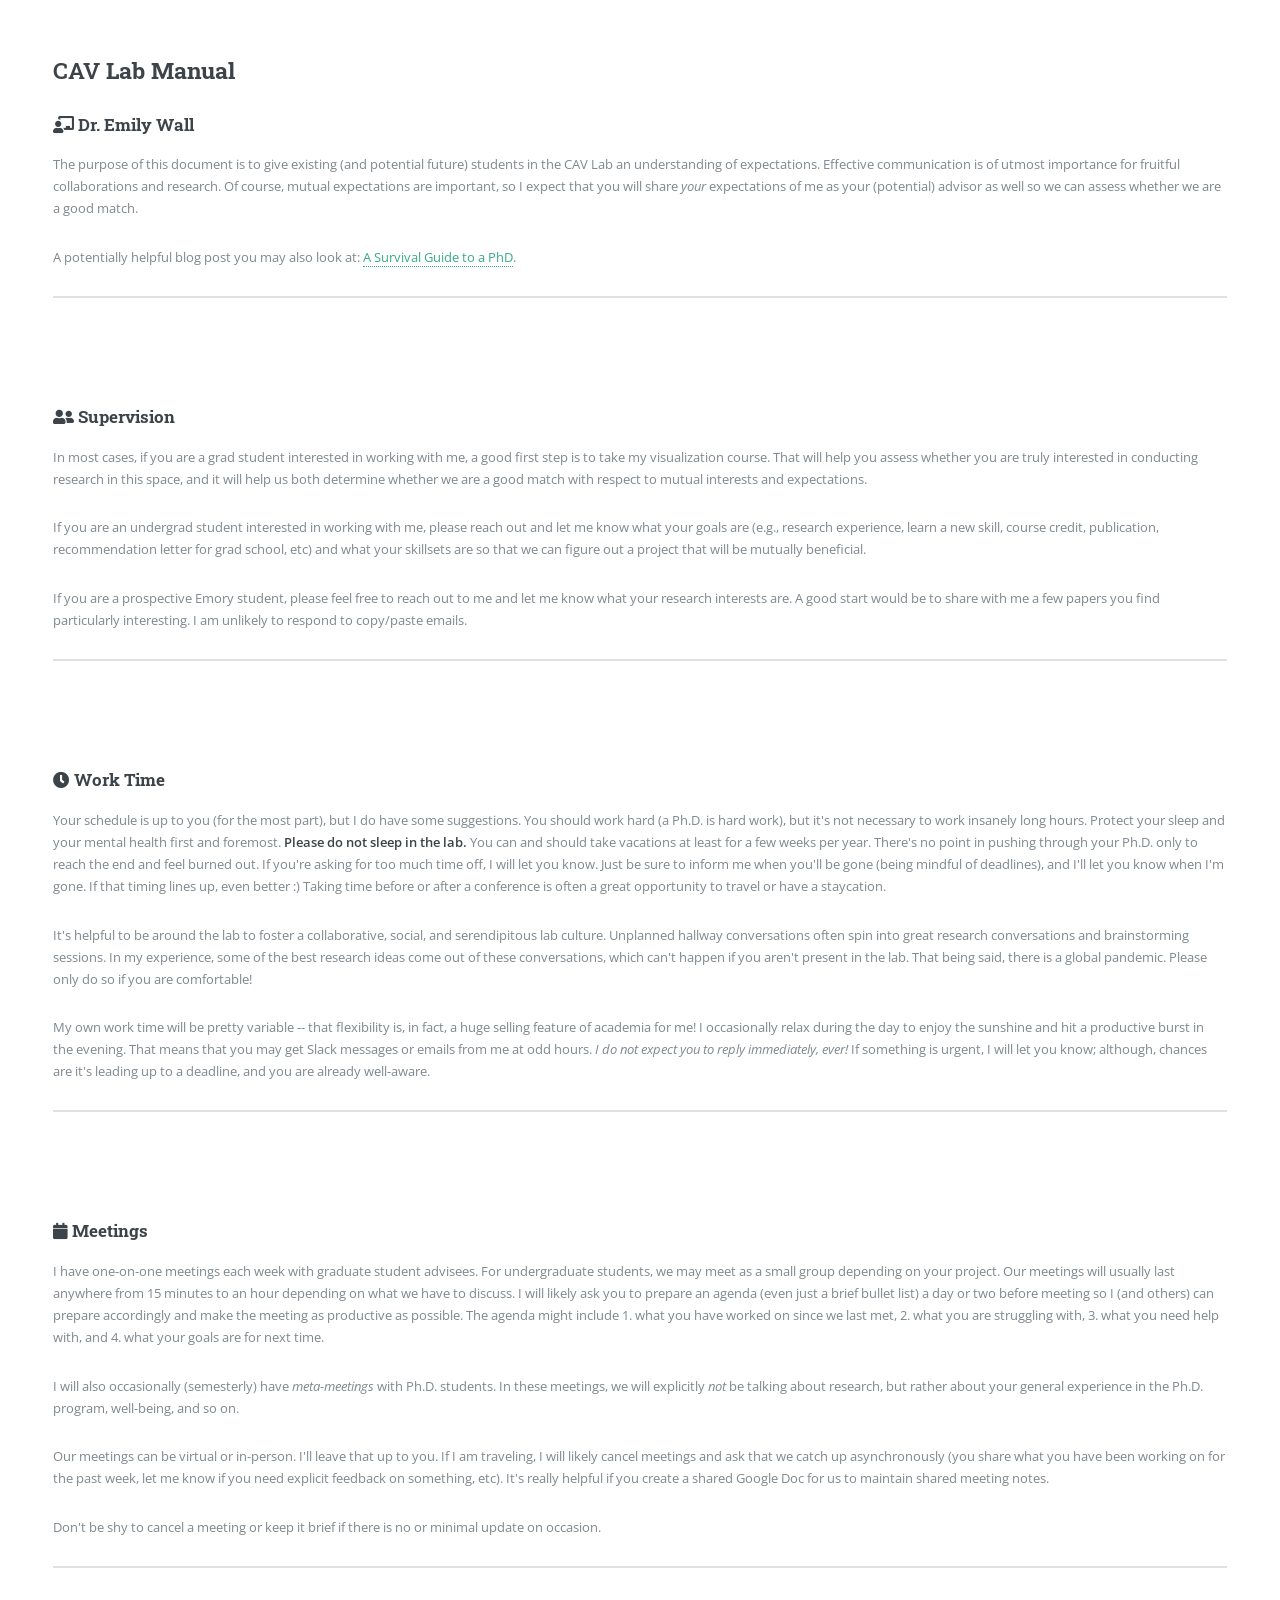
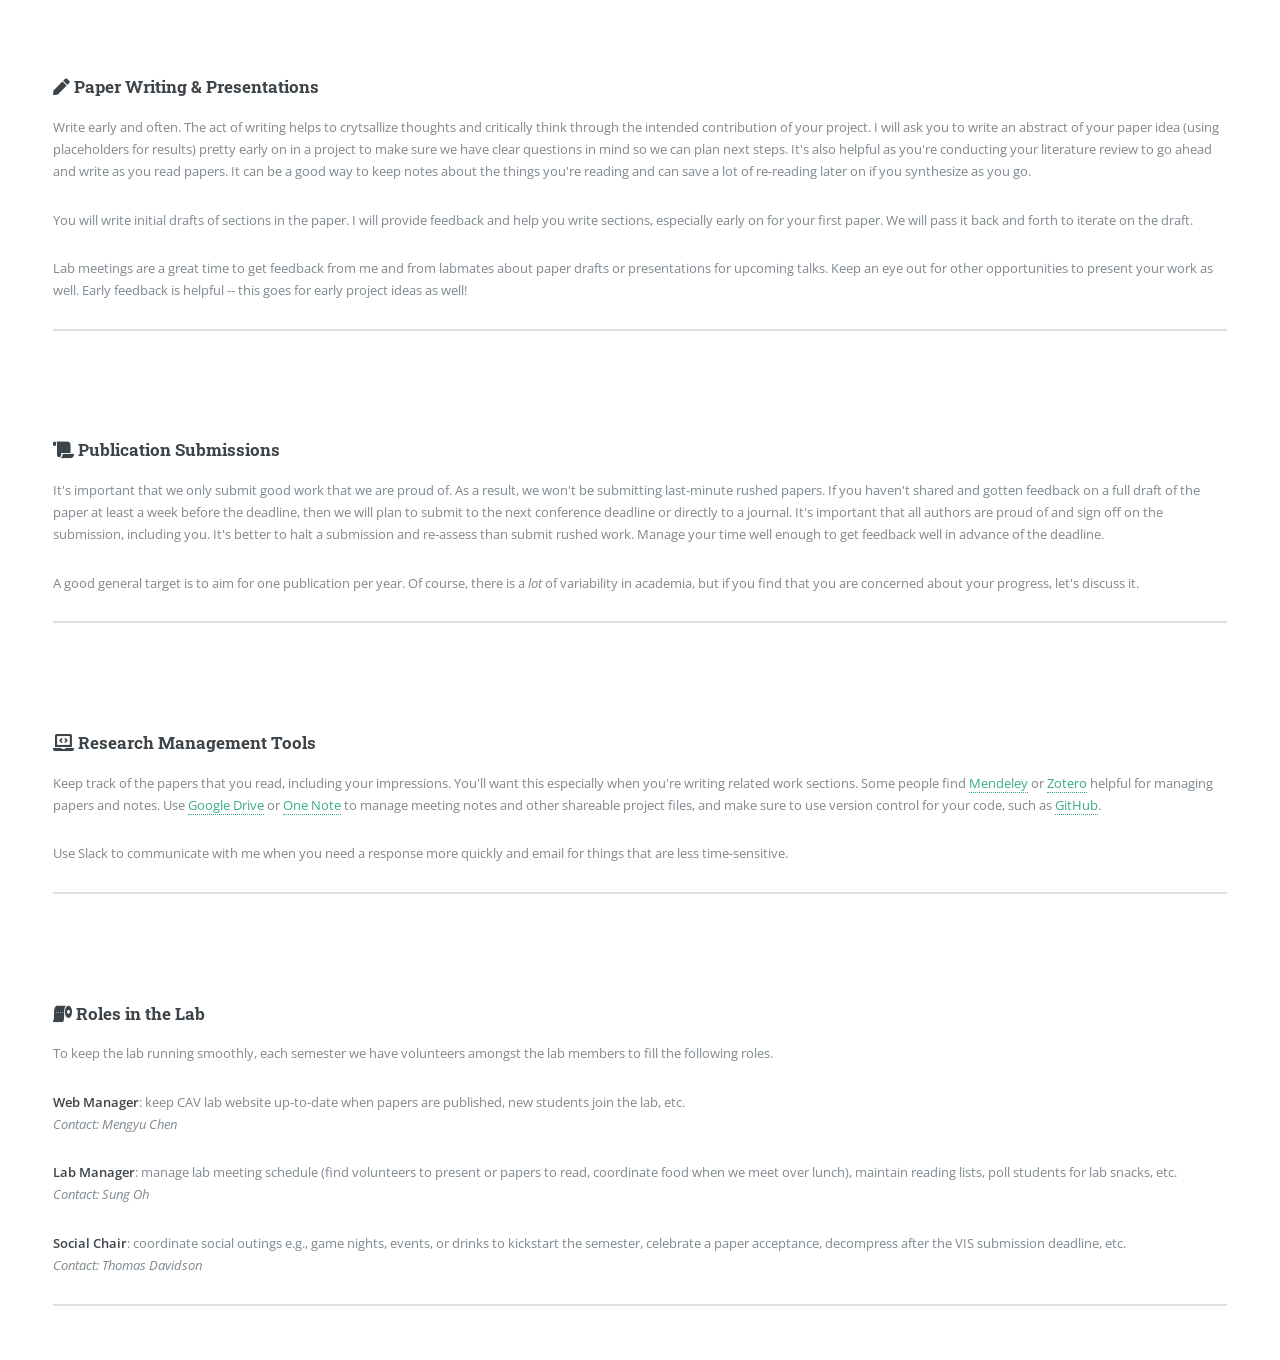
==== commit 550d3240: "Update existing files" ====
--- a/lab_manual.html
+++ b/lab_manual.html
@@ -285,7 +285,7 @@
             <p>
               <b>Web Manager</b>: keep CAV lab website up-to-date when papers
               are published, new students join the lab, etc.<br />
-              <i>Contact: Yanan Da</i>
+              <i>Contact: Mengyu Chen</i>
             </p>
 
             <p>
@@ -293,14 +293,14 @@
               to present or papers to read, coordinate food when we meet over
               lunch), maintain reading lists, poll students for lab snacks,
               etc.<br />
-              <i>Contact: Shiyao Li</i>
+              <i>Contact: Sung Oh</i>
             </p>
 
             <p>
               <b>Social Chair</b>: coordinate social outings e.g., game nights,
               events, or drinks to kickstart the semester, celebrate a paper
               acceptance, decompress after the VIS submission deadline, etc.<br />
-              <i>Contact: Ziwei Dong</i>
+              <i>Contact: Thomas Davidson</i>
             </p>
 
             <hr class="major" />
